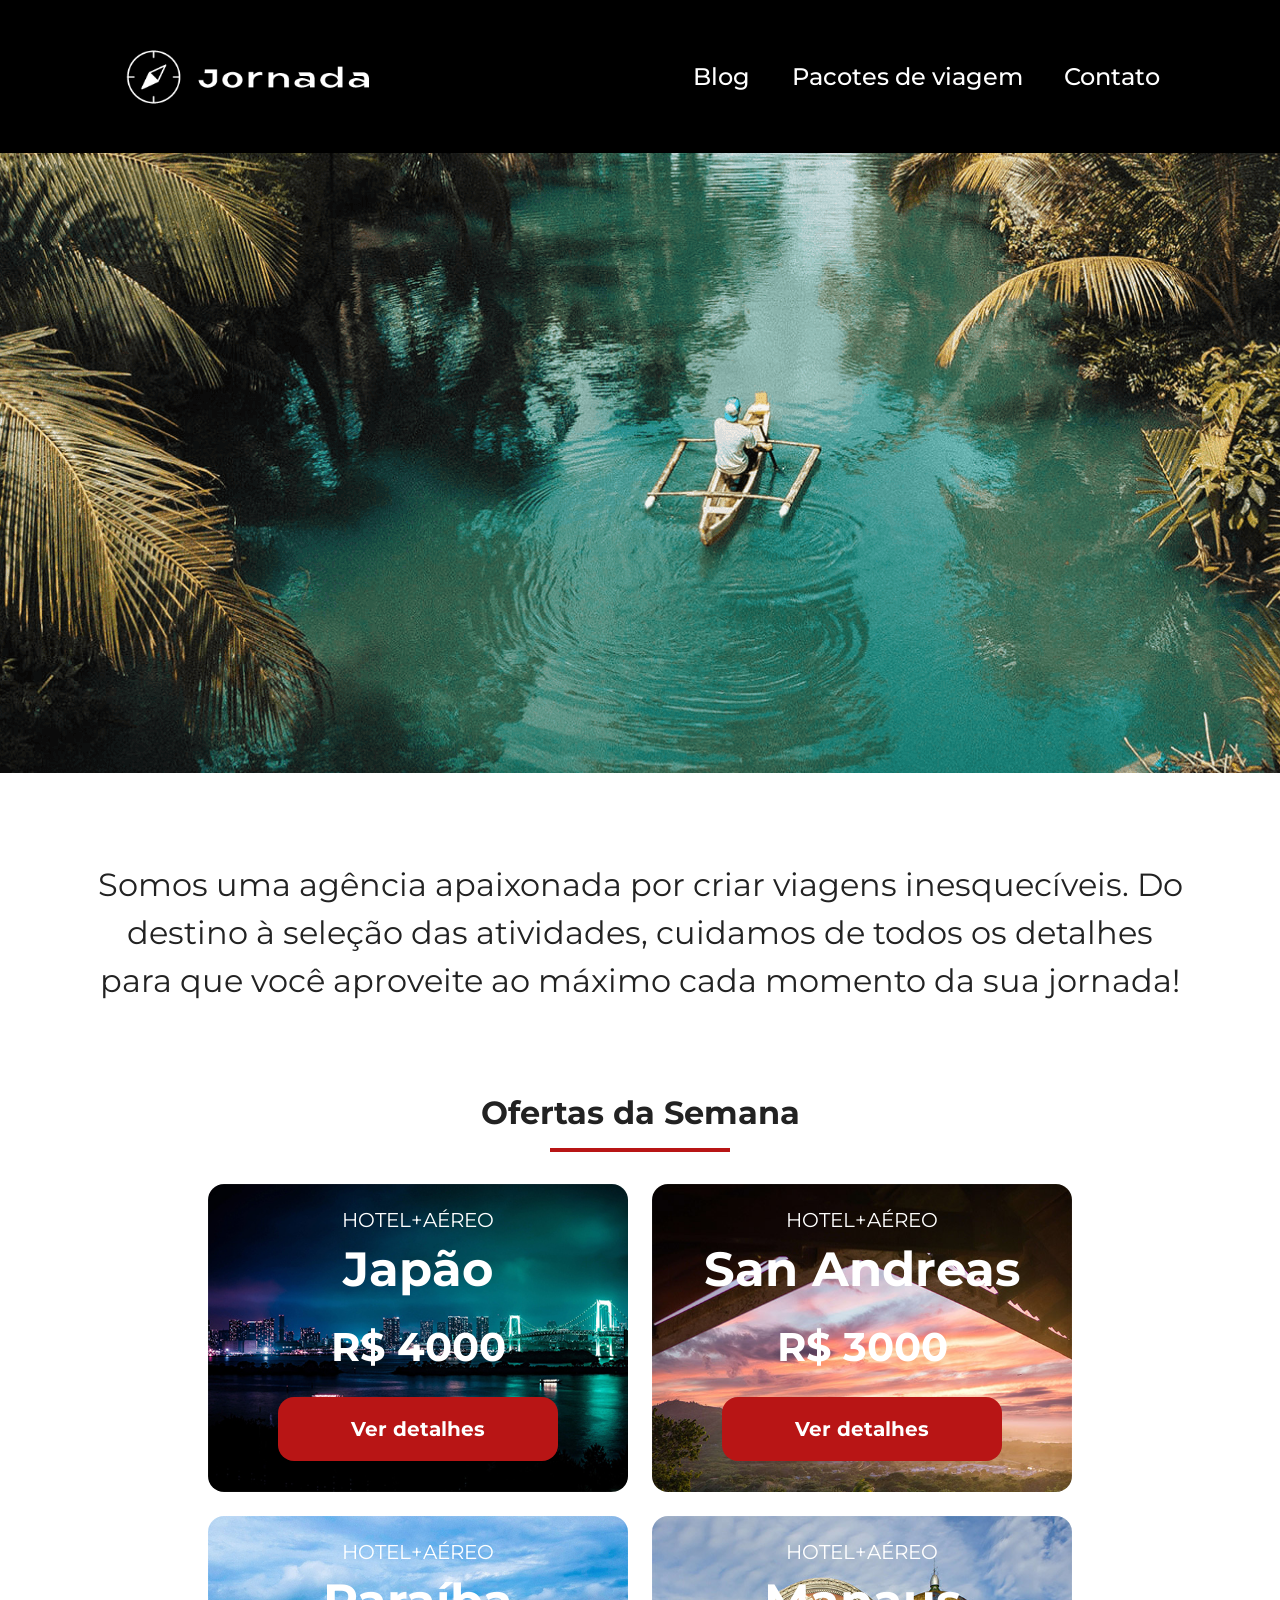
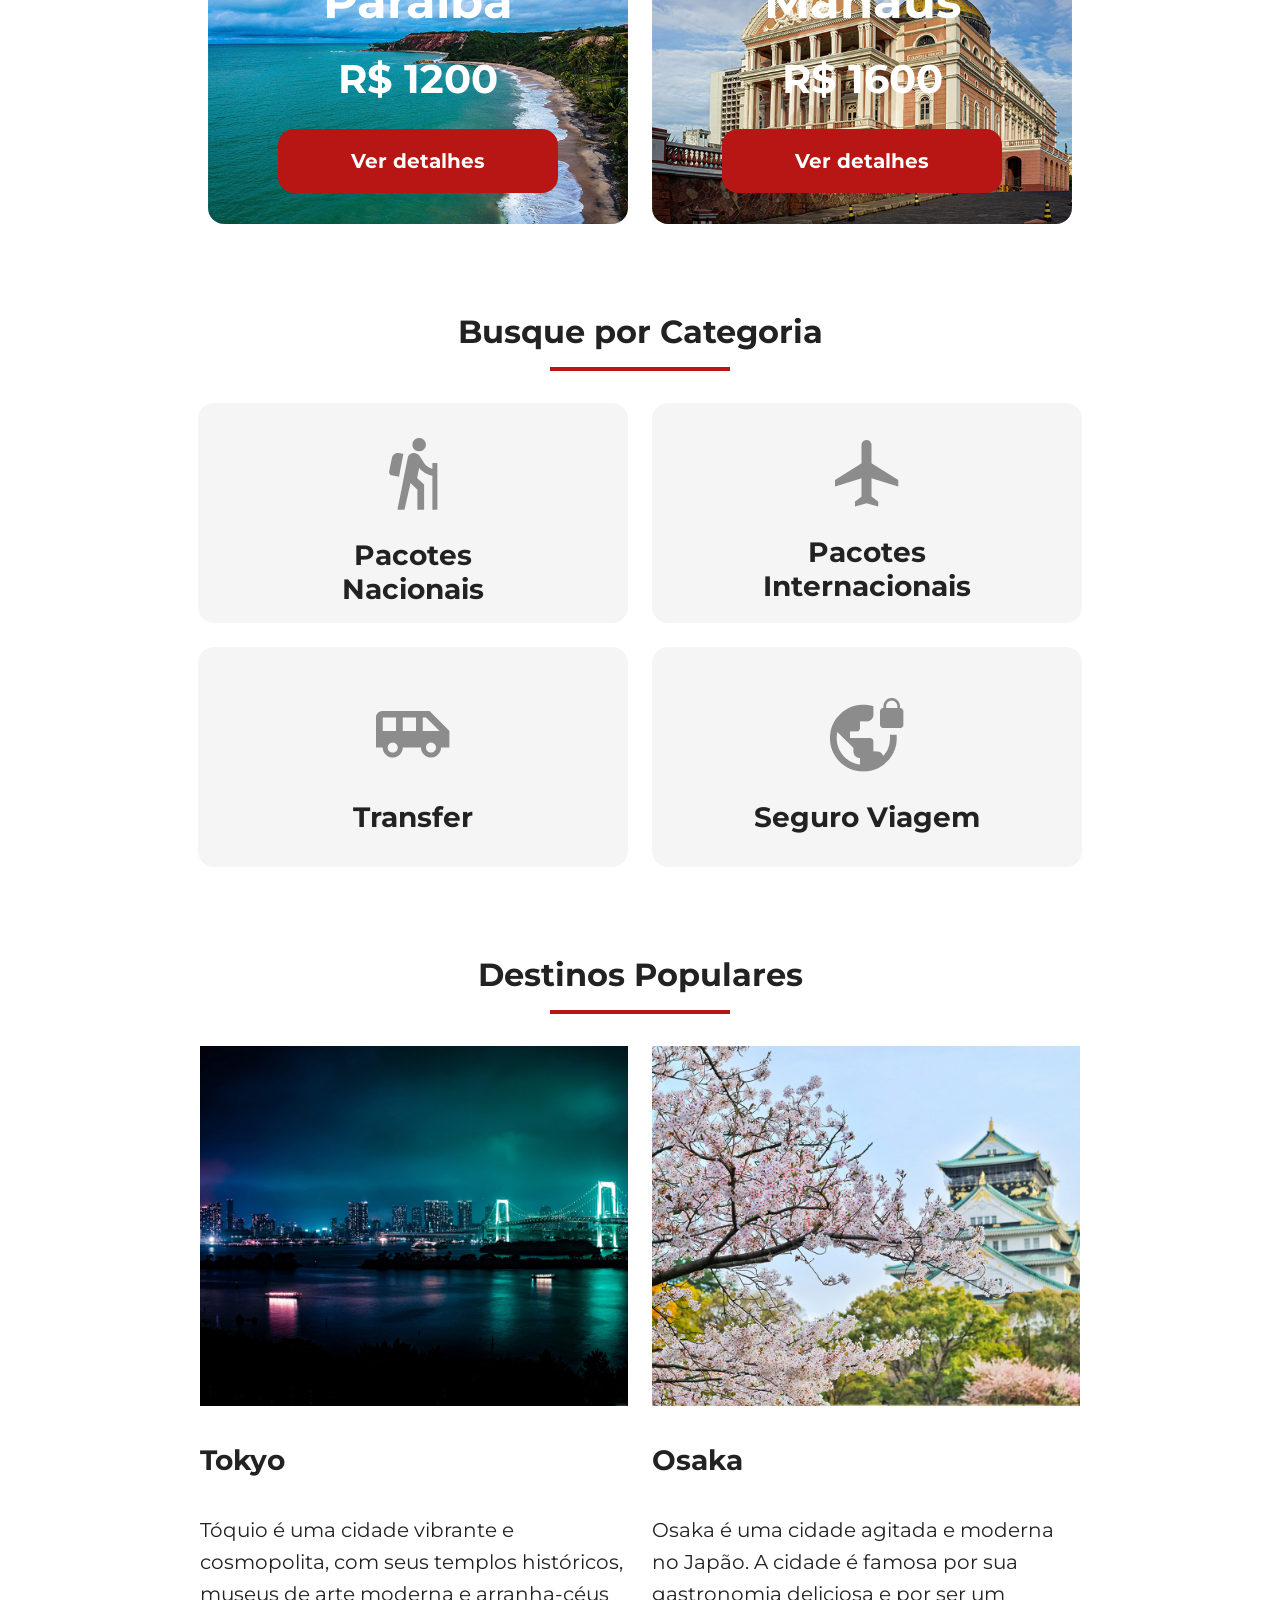
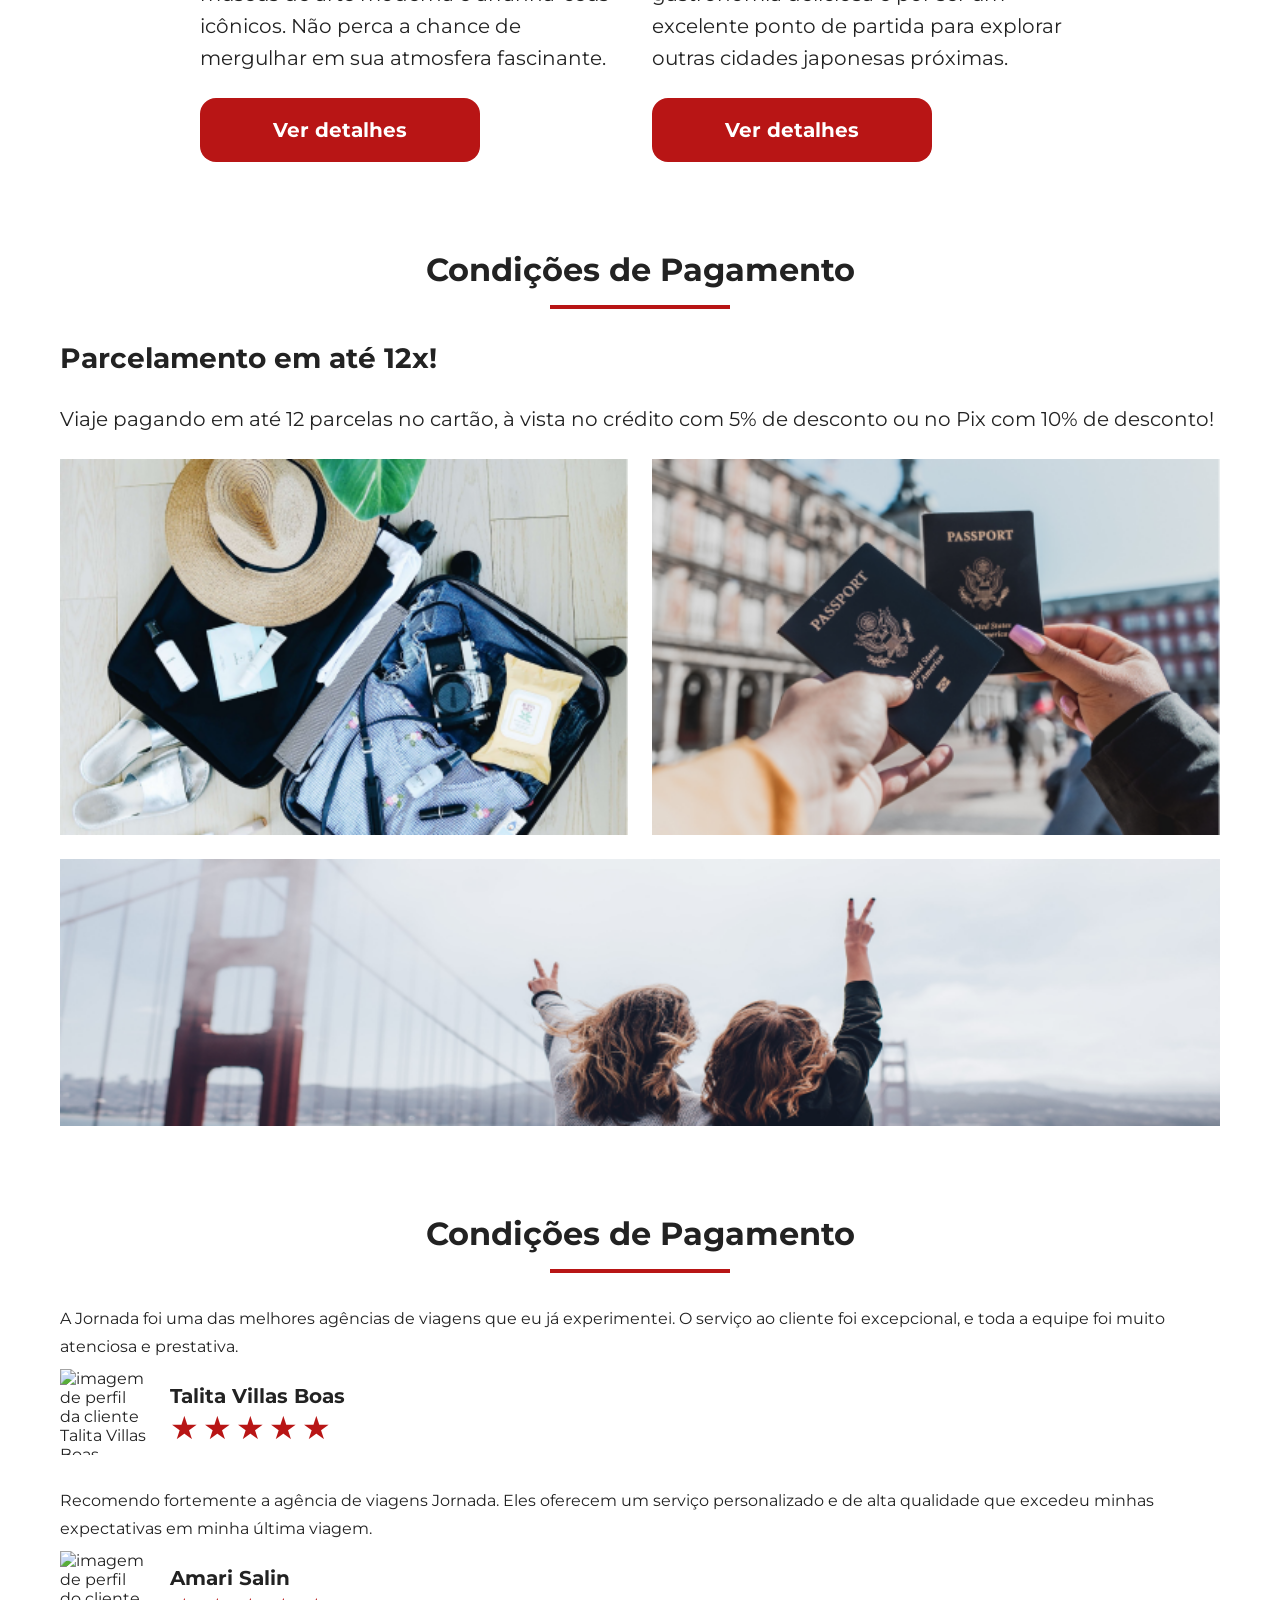
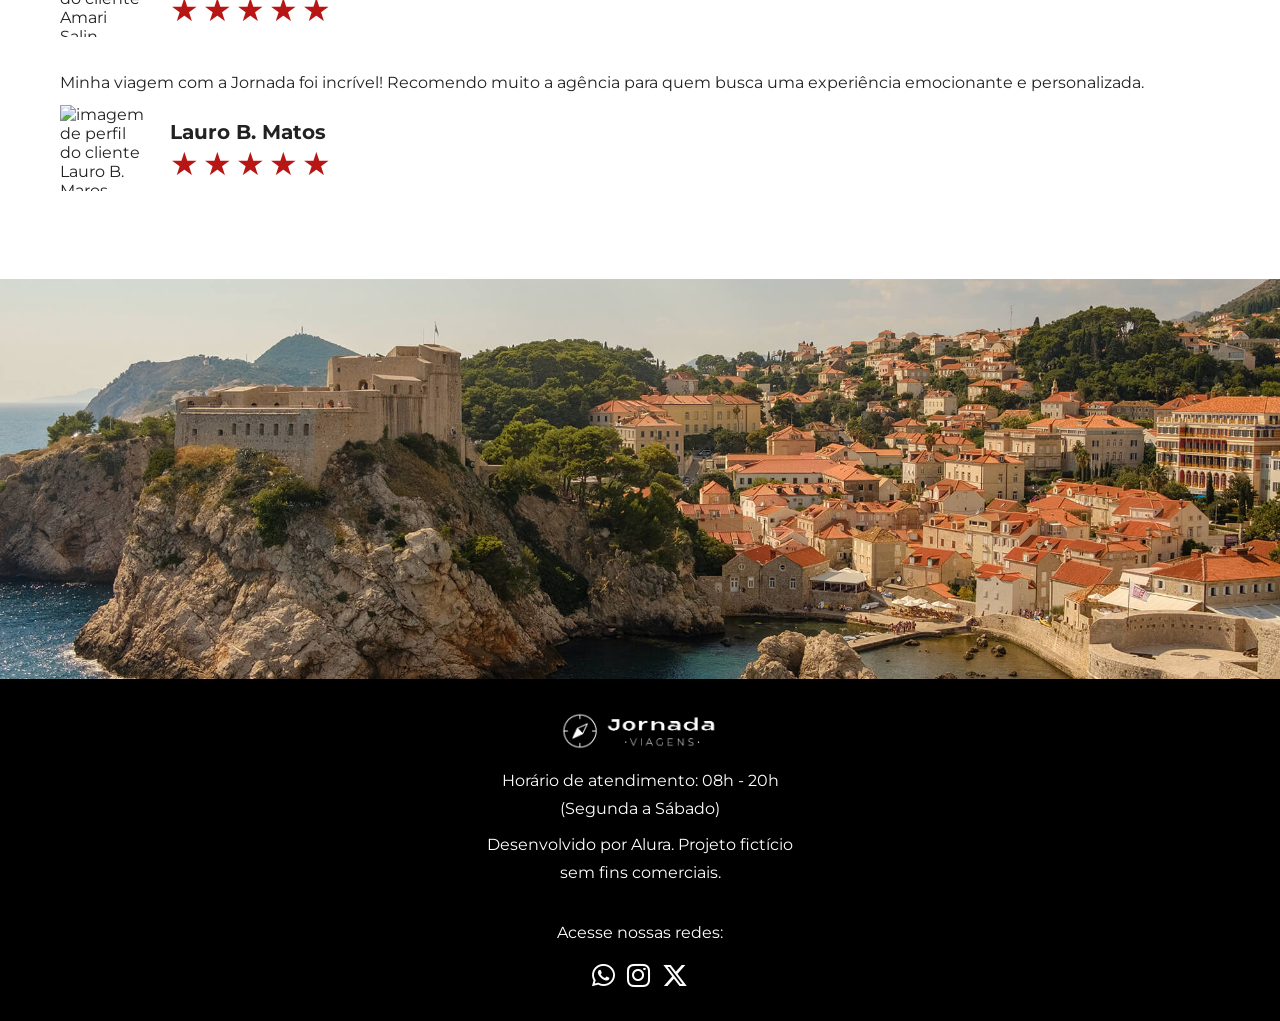
==== index.html @ 296810b9 "Finaliza footer mobile" ====
<!DOCTYPE html>
<html lang="pt-BR">
<head>
    <meta charset="UTF-8">
    <meta name="viewport" content="width=device-width, initial-scale=1.0">
    <link rel="stylesheet" href="css/style.css">
    <link rel="stylesheet" href="https://cdnjs.cloudflare.com/ajax/libs/font-awesome/6.5.0/css/all.min.css">
    <title>Jornada Viagens</title>
</head>
<body>
    <header class="header-principal">
        <a class="logo" href="index.html" title="voltar para a página inicial">
            <img class= "logo-mobile" src="img/bussola-jornada-branca.png" alt="Bússola do logo Jornada Viagens na cor branca">
            <img class= "logo-desktop" src="img/bussola-escrita-jornada-branca.png" alt="Bússola do logo Jornada Viagens na cor branca">
        </a>

        <div class="navigation-menu">
            
            <label for="menu">
                <img src="img/menu.png" alt="Menu">
            </label>
            <input type="checkbox" id="menu" hidden>

            <nav>
                <ul class="list-links">
                    <li>
                        <a href="blog.html" target="_blank" title="Acessar blog">Blog</a>
                    </li>
                    
                    <li>
                        <a href="pacotes.html" target="_blank" title="Acessar Pacotes de viagem">Pacotes de viagem</a>
                    </li>

                    <li>
                        <a href="contato.html" target="_blank" title="Acessar contato">Contato</a>
                    </li>
                </ul>
            </nav>
        </div>


    </header>
    <section class="hero">
        <div class="hero-img"></div>
        <h2>
            Somos uma agência apaixonada por criar viagens inesquecíveis. Do destino à seleção das atividades, cuidamos de todos os detalhes para que você aproveite ao máximo cada momento da sua jornada!
        </h2>
    </section>
    <section class="offers">
        <div class="section-title">
            <h2>Ofertas da Semana</h2>
            <hr>
        </div>
        <div class="offers-cards">
            <article class="card japao">
                <header>
                    <p>HOTEL+AÉREO</p>
                    <h3>Japão <br> <span>R$ 4000</span>
                    </h3>
                </header>
                <section>

                </section>
                <footer>
                    <a href="#" class="button">Ver detalhes</a>
                </footer>
            </article>

            <article class="card san-andreas">
                <header>
                    <p>HOTEL+AÉREO</p>
                    <h3>San Andreas <br> <span>R$ 3000</span></h3>
                </header>
                <section>

                </section>
                <footer>
                    <a href="#" class="button">Ver detalhes</a>
                </footer>
            </article>

            <article class="card paraiba">
                <header>
                    <p>HOTEL+AÉREO</p>
                    <h3>Paraíba <br> <span>R$ 1200</span></h3>
                </header>
                <section>

                </section>
                <footer>
                    <a href="#" class="button">Ver detalhes</a>
                </footer>
            </article>

            <article class="card manaus">
                <header>
                    <p>HOTEL+AÉREO</p>
                    <h3>Manaus <br> <span>R$ 1600</span></h3>
                </header>
                <section>

                </section>
                <footer>
                    <a href="#" class="button">Ver detalhes</a>
                </footer>
            </article>
        </div>
    </section>
    <section class="categories">
        <div class="section-title">
            <h2>Busque por Categoria</h2>
            <hr>
        </div>
        <div class="category-cards">
            <article class="category pacotes-nacionais">
                <a href="#">
                    <img src="./img/pacotes-nacionais.png" alt="icone">
                    <h3 class="content-title">Pacotes <br>Nacionais</h3>
                </a>
            </article>

            <article class="category pacotes-internacionais">
                <a href="#">
                    <img src="./img/pacotes-internacionais.png" alt="icone">
                    <h3 class="content-title">Pacotes <br>Internacionais</h3>
                </a>
            </article>

            <article class="category transfer">
                <a href="#">
                    <img src="./img/transfer.png" alt="icone">
                    <h3 class="content-title">Transfer</h3>
                </a>
            </article>

            <article class="category seguro-viagem">
                <a href="#">
                    <img src="./img/seguro-viagem.png" alt="icone">
                    <h3 class="content-title">Seguro Viagem</h3>
                </a>
            </article>
        </div>
    </section>
    <section class="destinations">
        <div class="section-title">
            <h2>Destinos Populares</h2>
            <hr>
        </div>
        <div class="destinations-itens">
            <article class="item">
                <header>
                    <div class="img-item1"></div>
                    <h4 class="content-title">Tokyo</h4>
                </header>
                <p class="content-text">Tóquio é uma cidade vibrante e cosmopolita, com seus templos históricos, museus de arte moderna e arranha-céus icônicos. Não perca a chance de mergulhar em sua atmosfera fascinante.</p>
                <footer>
                    <a href="#" class="button">Ver detalhes</a>
                </footer>
            </article>

            <article class="item">
                <header>
                    <div class="img-item2"></div>
                    <h4 class="content-title">Osaka</h4>
                </header>
                <p class="content-text">Osaka é uma cidade agitada e moderna no Japão. A cidade é famosa por sua gastronomia deliciosa e por ser um excelente ponto de partida para explorar outras cidades japonesas próximas.</p>
                <footer>
                    <a href="#" class="button">Ver detalhes</a>
                </footer>
            </article>
        </div>
    </section>
    <section class="payments">
        <div class="section-title">
            <h2>Condições de Pagamento</h2>
            <hr>
        </div>
        <div class="all-content">
            <div class="text-content">
                <h3 class="content-title">Parcelamento em até 12x!</h3>
                <p class="content-text">Viaje pagando em até 12 parcelas no cartão, à vista no crédito com 5% de desconto ou no Pix com 10% de desconto! </p>
            </div>
            <div class="image-content">
                <div class="image bag">
                    <picture>
                        <source media="(min-width: 1024px)" srcset="./img/bag-desktop.png">
                        <source media="(min-width: 768px)" srcset="./img/bag-tablet.png">
                        <img src="./img/bag.png" alt="mala">
                    </picture>
                </div>
                <div class="image passport">
                    <picture>
                        <source media="(min-width: 1024px)" srcset="./img/passport-desktop.png">
                        <source media="(min-width: 768px)" srcset="./img/passport-tablet.png">
                        <img src="./img/passport.png" alt="passaportes">
                    </picture>
                </div>
                <div class="image people">
                    <picture>
                        <source media="(min-width: 1024px)" srcset="./img/people-desktop.png">
                        <source media="(min-width: 768px)" srcset="./img/people-tablet.png">
                        <img src="./img/people.png" alt="duas pessoas e uma ponte">
                    </picture>
                </div>
            </div>
        </div>
    </section>
    <section class="testimonials">
        <div class="section-title">
            <h2>Condições de Pagamento</h2>
            <hr>
        </div>
        <div class="testimonials-container">
            <article>
                <header>
                    <p>A Jornada foi uma das melhores agências de viagens que eu já experimentei. O serviço ao cliente foi excepcional, e toda a equipe foi muito atenciosa e prestativa.</p>
                </header>
                <footer>
                    <img src="/jornada-viagens/img/avatar-talita.png" alt="imagem de perfil da cliente Talita Villas Boas">
                    <div class="profile-content">
                        <h4>Talita Villas Boas</h4>
                        <div class="rating">
                            <span class="star">★</span>
                            <span class="star">★</span>
                            <span class="star">★</span>
                            <span class="star">★</span>
                            <span class="star">★</span>
                        </div>
                    </div>
                </footer>
            </article>
            <article>
                <header>
                    <p>Recomendo fortemente a agência de viagens Jornada. Eles oferecem um serviço personalizado e de alta qualidade que excedeu minhas expectativas em minha última viagem.</p>
                </header>
                <footer>
                    <img src="/jornada-viagens/img/avatar-amari.png" alt="imagem de perfil do cliente Amari Salin">
                    <div class="profile-content">
                        <h4>Amari Salin</h4>
                        <div class="rating">
                            <span class="star">★</span>
                            <span class="star">★</span>
                            <span class="star">★</span>
                            <span class="star">★</span>
                            <span class="star">★</span>
                        </div>
                    </div>
                </footer>
            </article>
            <article>
                <header>
                    <p>Minha viagem com a Jornada foi incrível! Recomendo muito a agência para quem busca uma experiência emocionante e personalizada.</p>
                </header>
                <footer>
                    <img src="/jornada-viagens/img/avatar-lauro.png" alt="imagem de perfil do cliente Lauro B. Maros">
                    <div class="profile-content">
                        <h4>Lauro B. Matos</h4>
                        <div class="rating">
                            <span class="star">★</span>
                            <span class="star">★</span>
                            <span class="star">★</span>
                            <span class="star">★</span>
                            <span class="star">★</span>
                        </div>
                    </div>
                </footer>
            </article>
        </div>
    </section>
    <section class="hero-bass">
        <div class="hero-bass-img"></div>
    </section>
    <footer class="footer">
        <div class="informations">
            <img src="./img/logo-footer-mobile.png" alt="logotipo">
            <p>Horário de atendimento: 08h - 20h</p>
            <p>(Segunda a Sábado)</p>
            <p class="span">Desenvolvido por Alura. Projeto fictício <br> sem fins comerciais.</p>
        </div>
        <div class="midias">
            <p>Acesse nossas redes:</p>
            <div class="icons">
                <a href="https://wa.me/5534988541773" target="_blank">
                    <i class="fab fa-whatsapp"></i>
                </a>
                <a href="https://www.instagram.com/nicolas.n9/" target="_blank">
                    <i class="fab fa-instagram"></i>
                </a>
                <a href="#">
                    <i class="fab fa-x-twitter"></i>
                </a>
            </div>
        </div>
    </footer>
</body>
</html>
---- css/style.css ----
@import url(global.css);
@import url(header.css);
@import url(hero.css);
@import url(offers.css);
@import url(categories.css); 
@import url(destinations.css);
@import url(payments.css);
@import url(testimonial.css);
@import url(hero-bass.css);
@import url(footer.css);
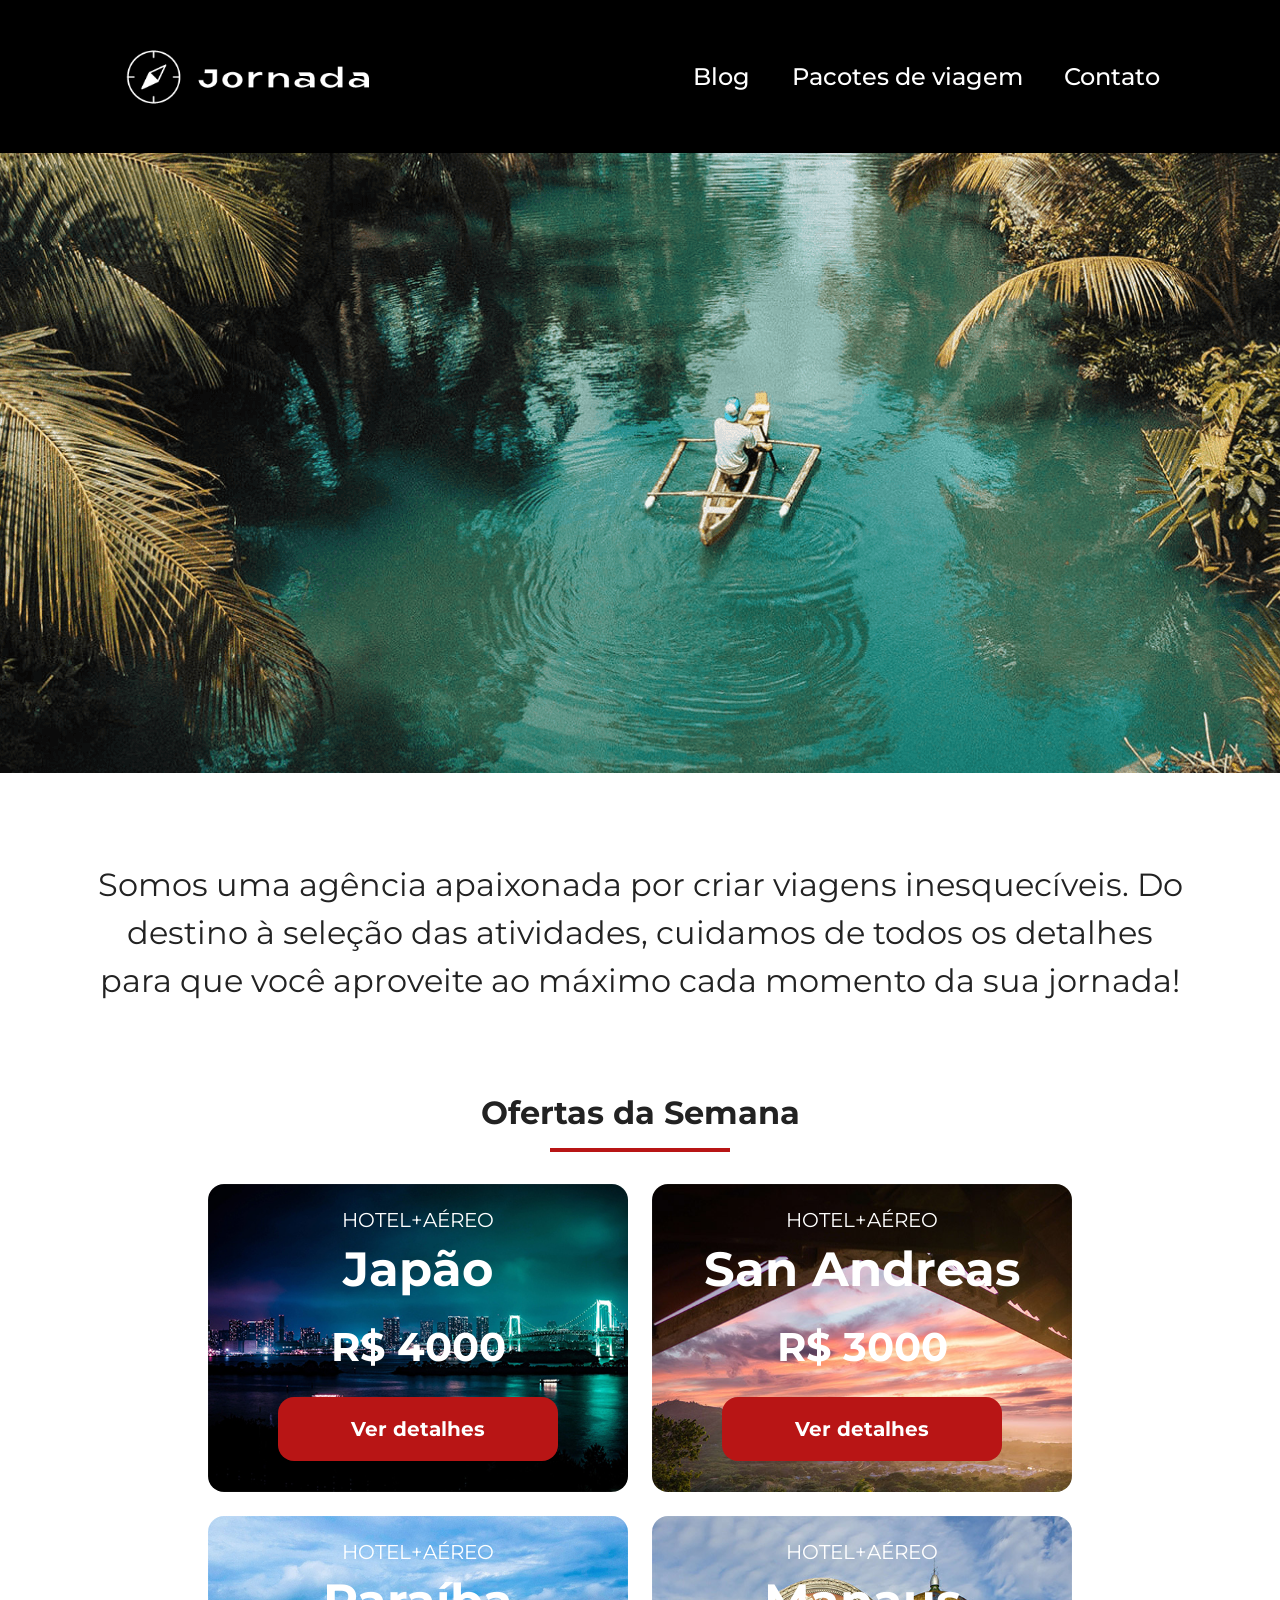
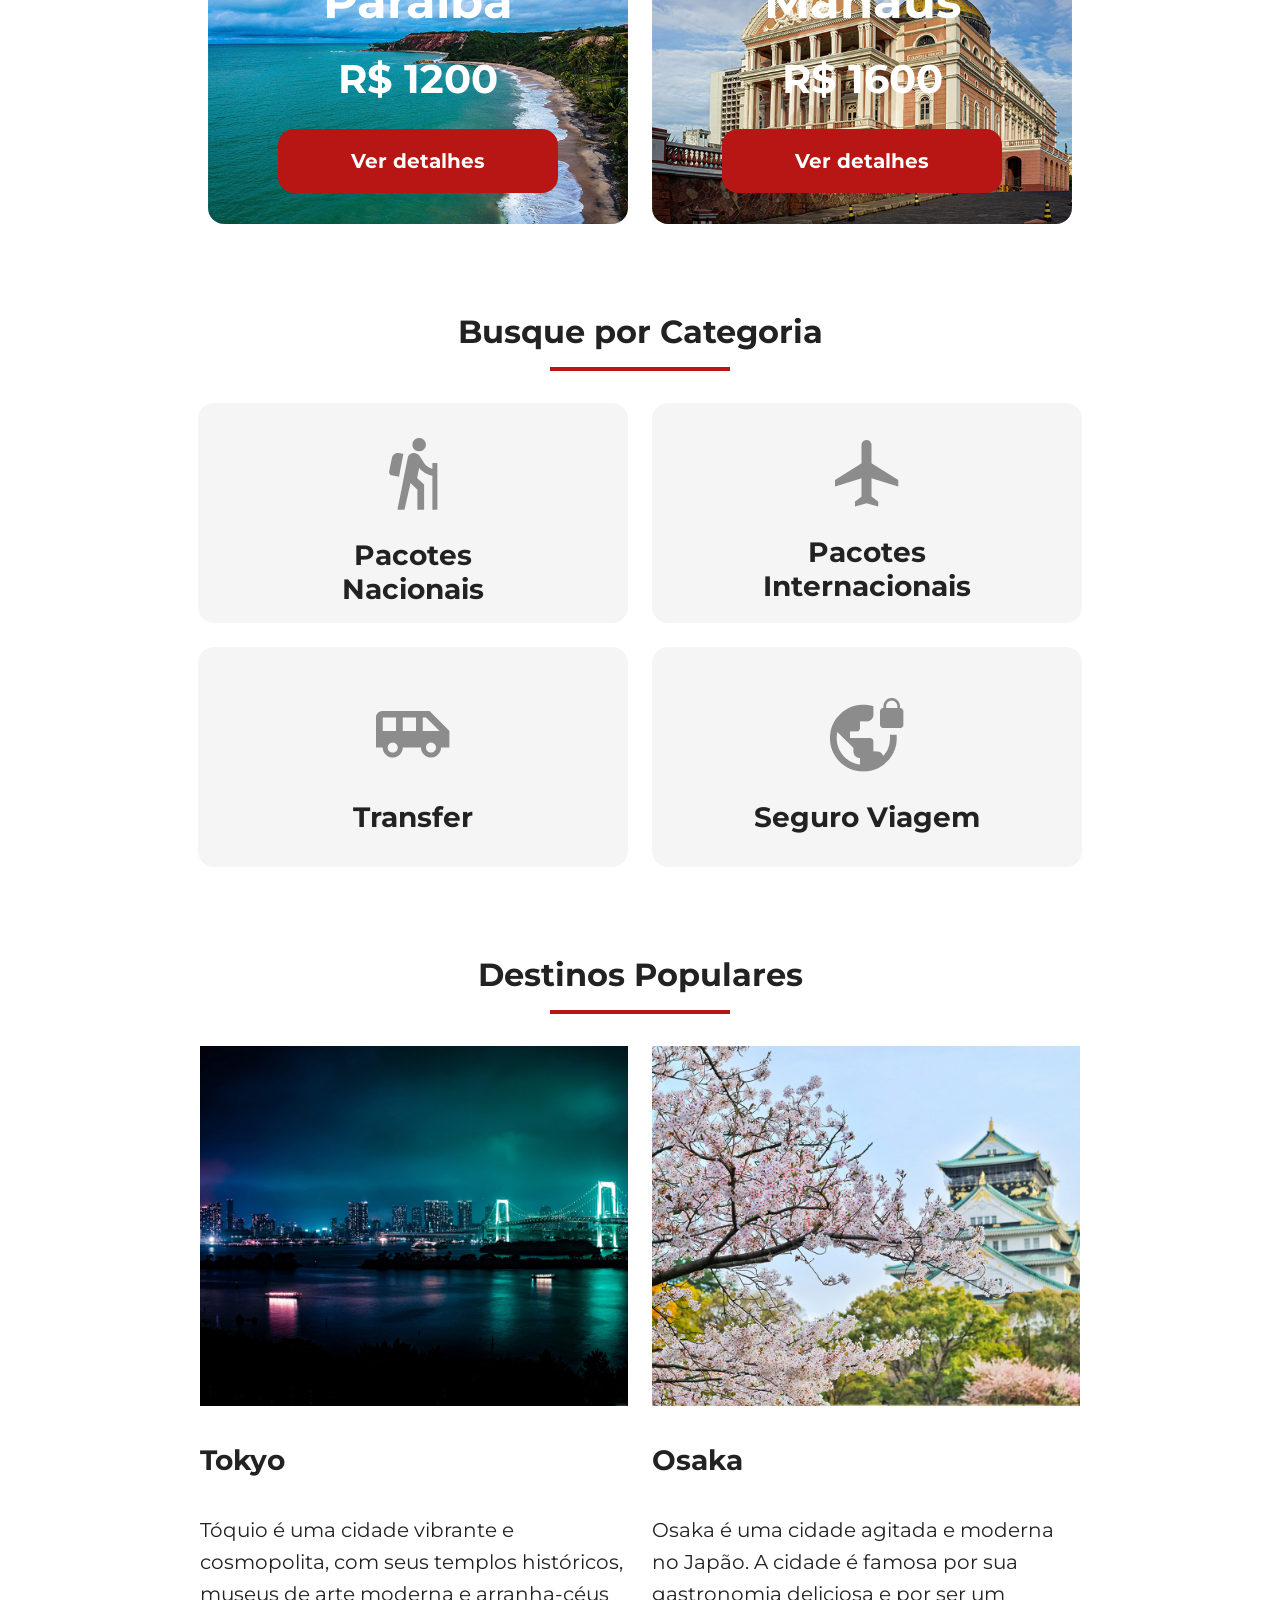
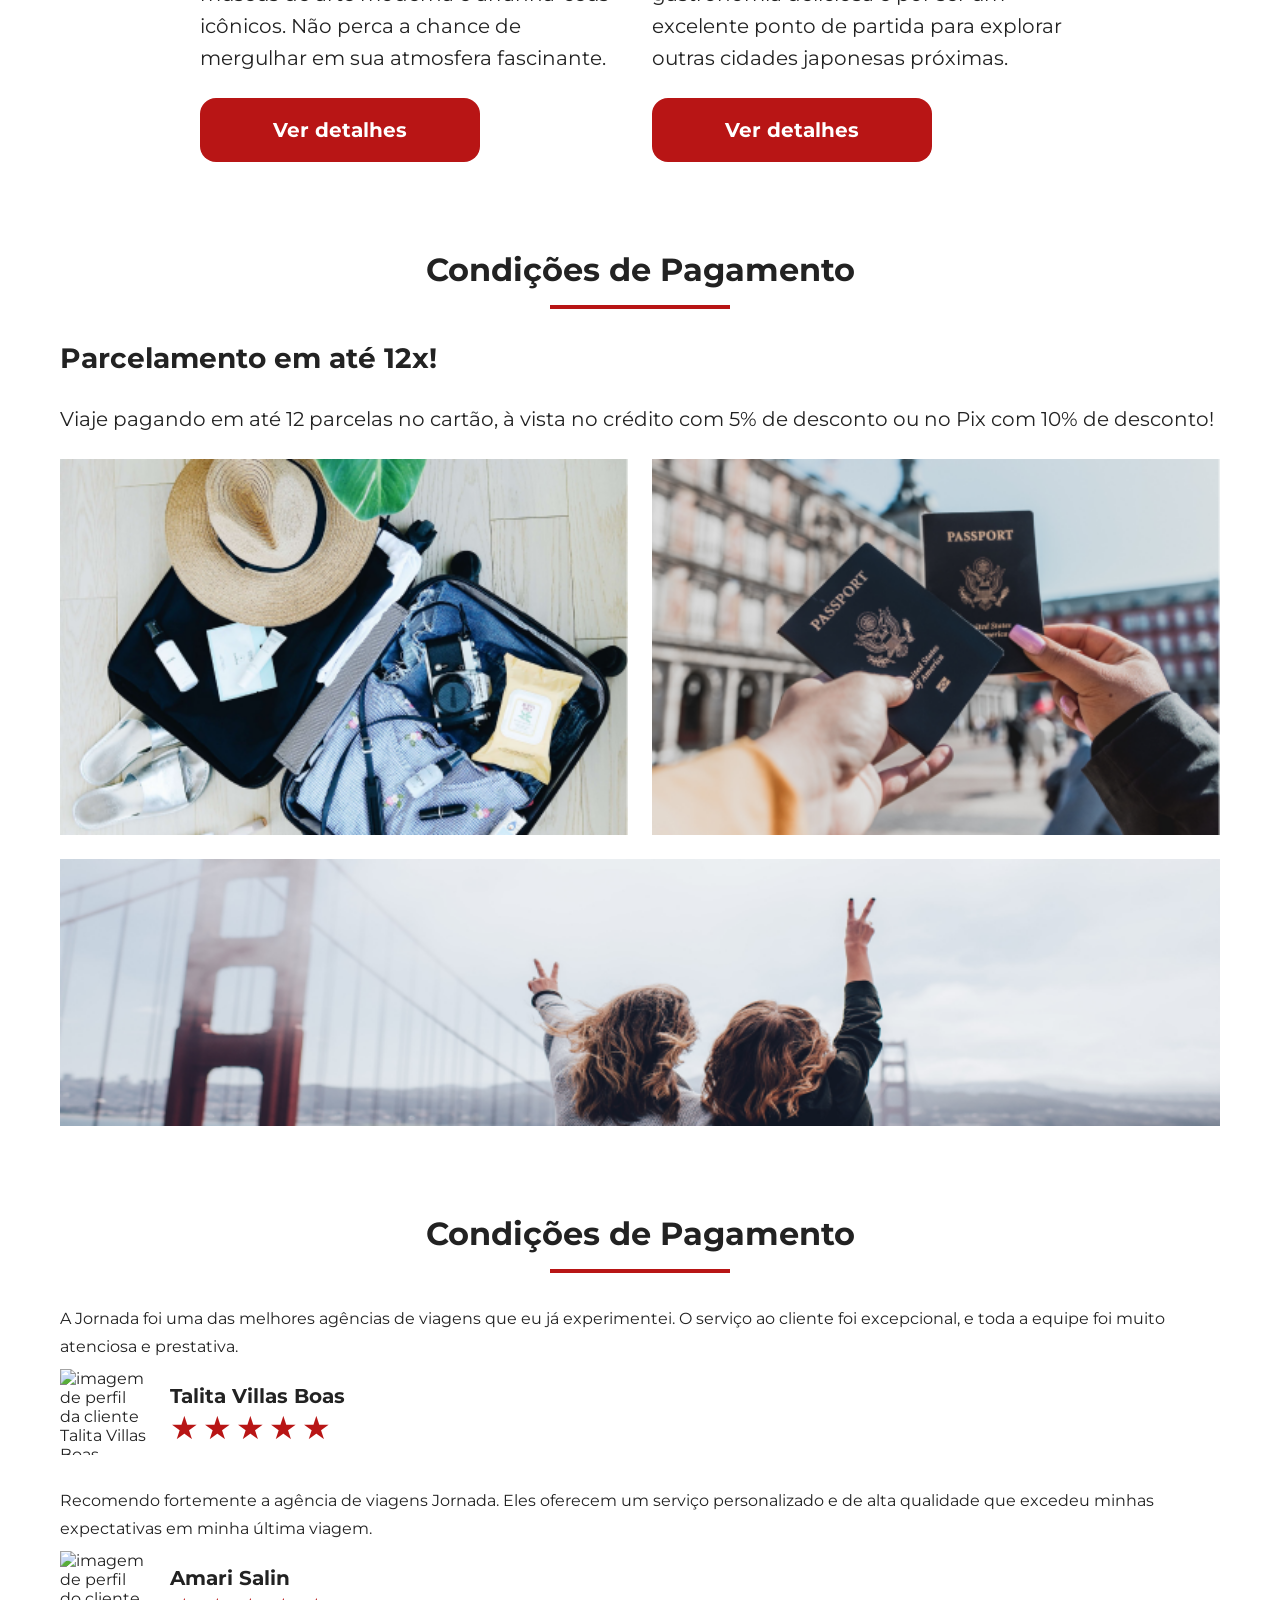
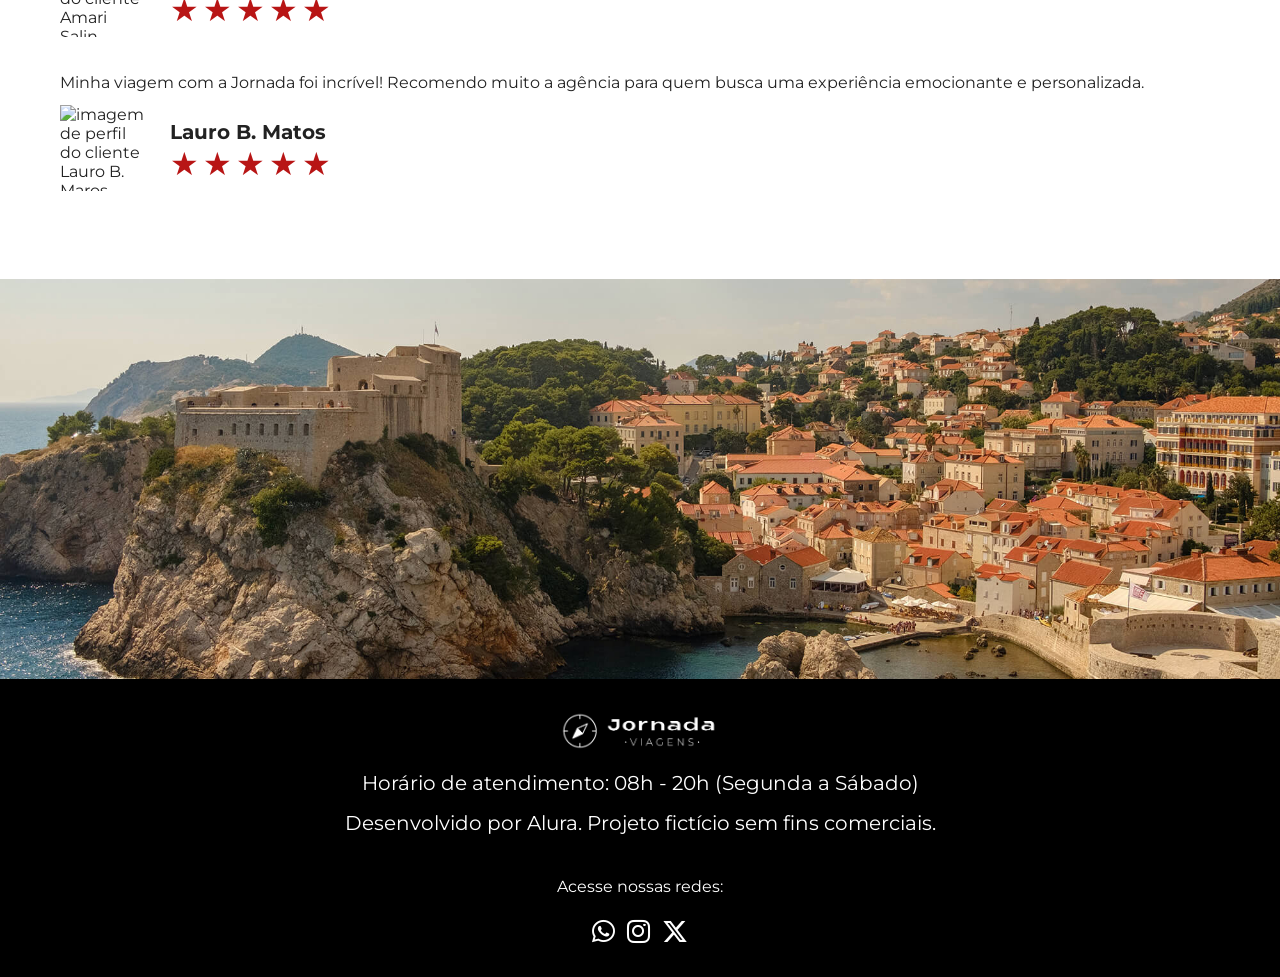
==== commit 616d6d2c: "Finaliza resposividade do footer completo" ====
--- a/index.html
+++ b/index.html
@@ -273,9 +273,9 @@
     <footer class="footer">
         <div class="informations">
             <img src="./img/logo-footer-mobile.png" alt="logotipo">
-            <p>Horário de atendimento: 08h - 20h</p>
-            <p>(Segunda a Sábado)</p>
-            <p class="span">Desenvolvido por Alura. Projeto fictício <br> sem fins comerciais.</p>
+            <p>Horário de atendimento: 08h - 20h
+            (Segunda a Sábado)</p>
+            <p class="span">Desenvolvido por Alura. Projeto fictício sem fins comerciais.</p>
         </div>
         <div class="midias">
             <p>Acesse nossas redes:</p>
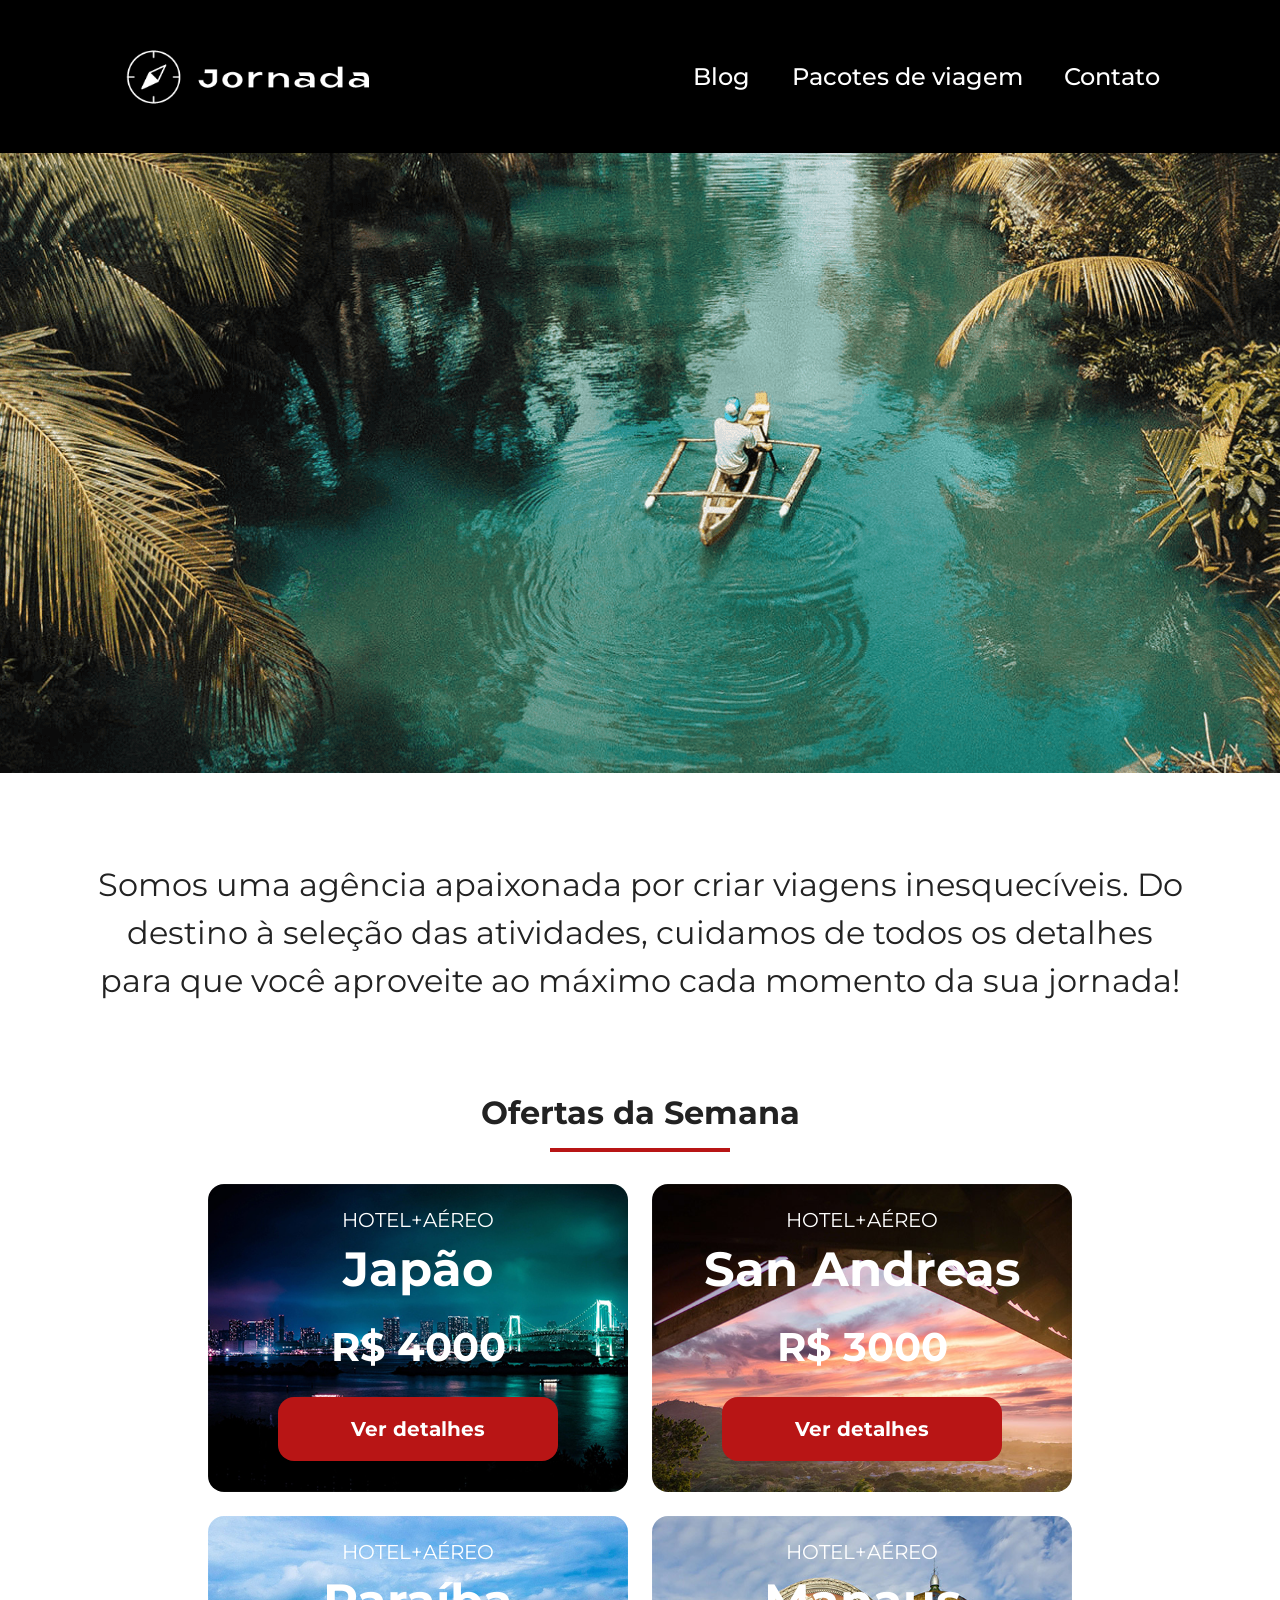
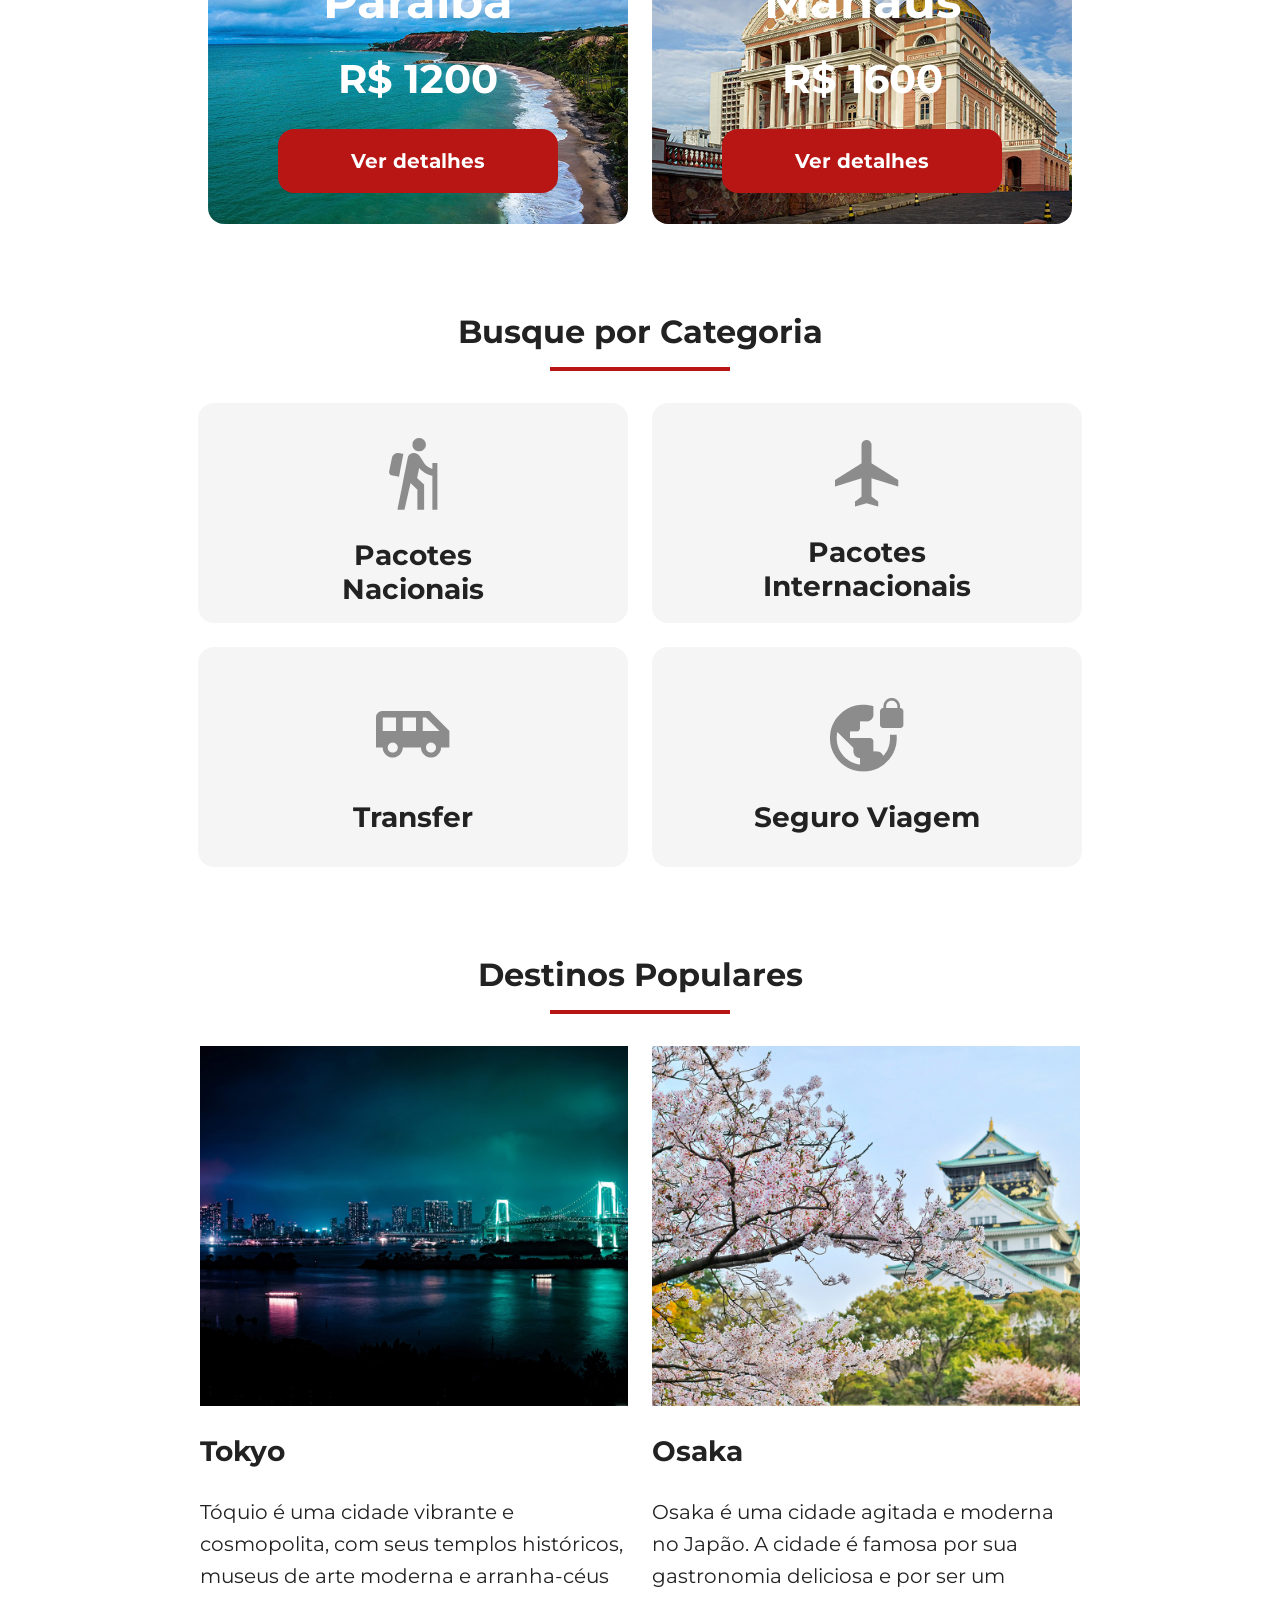
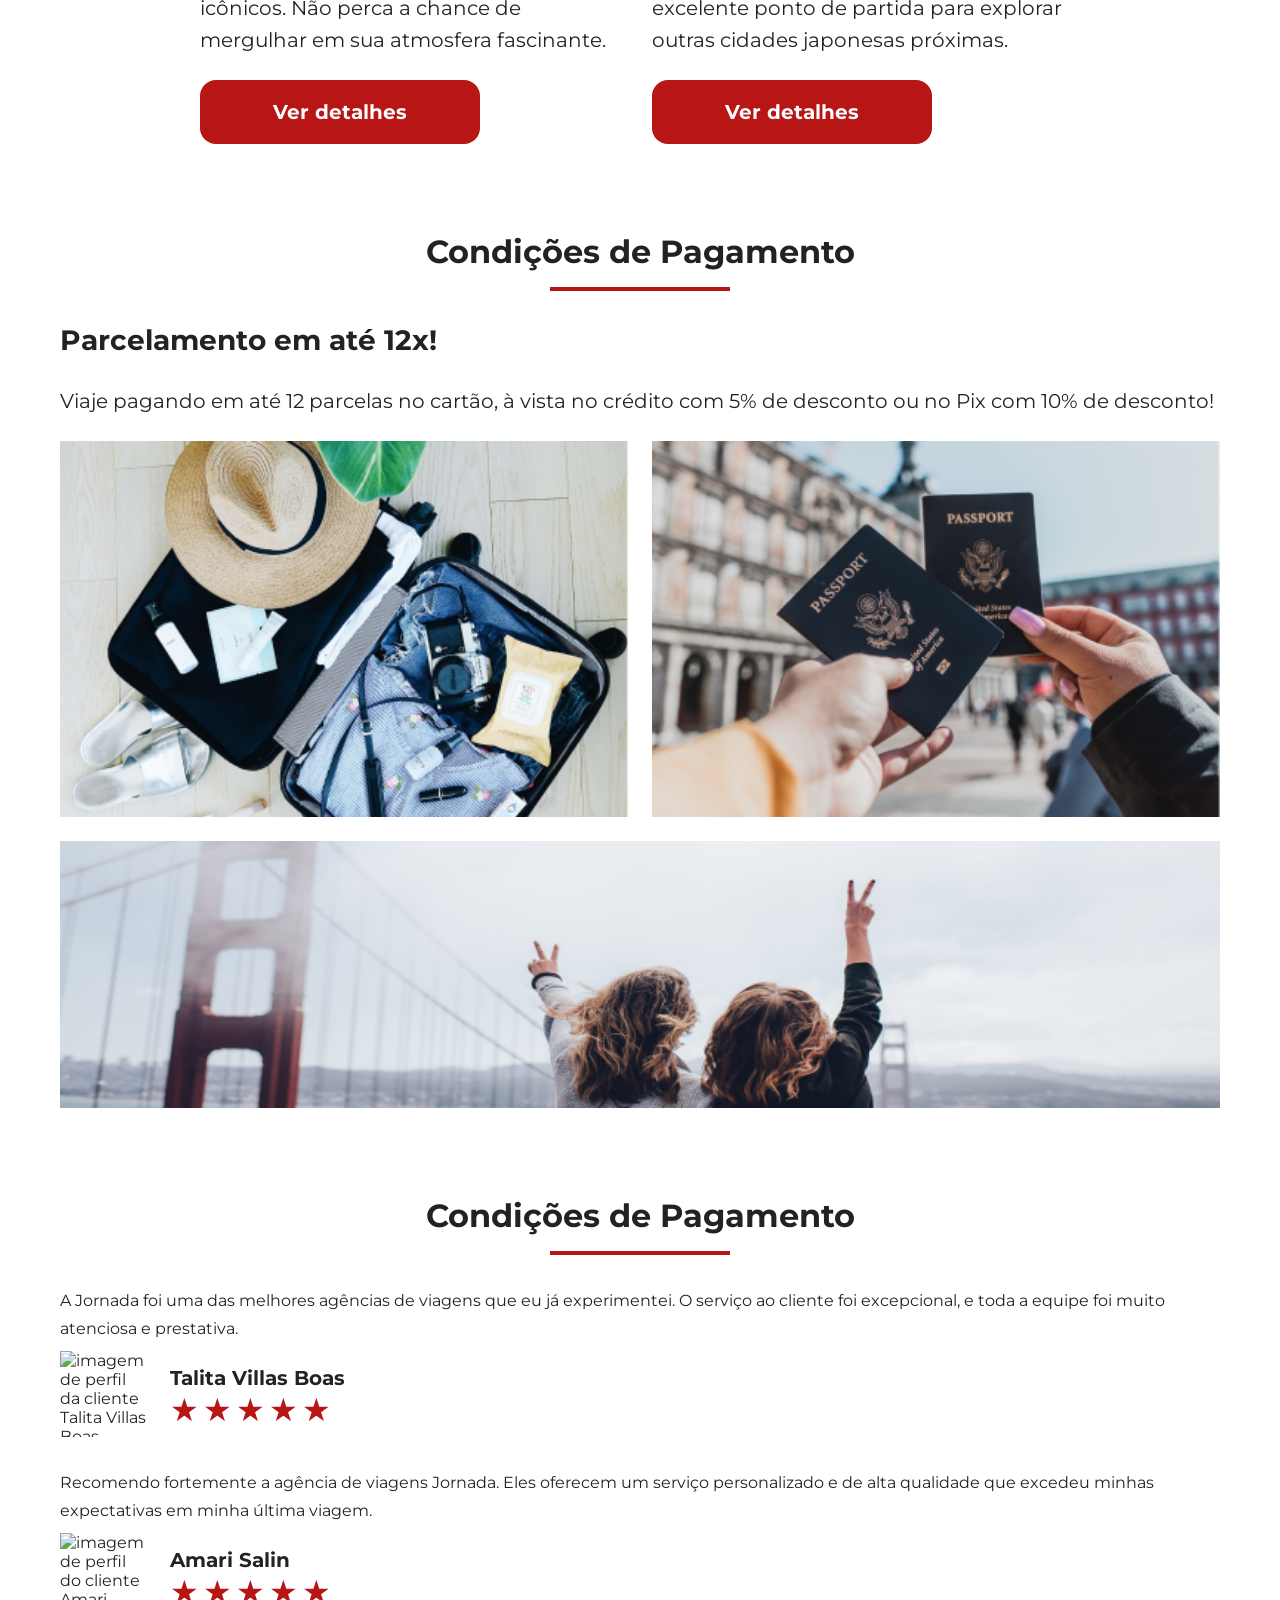
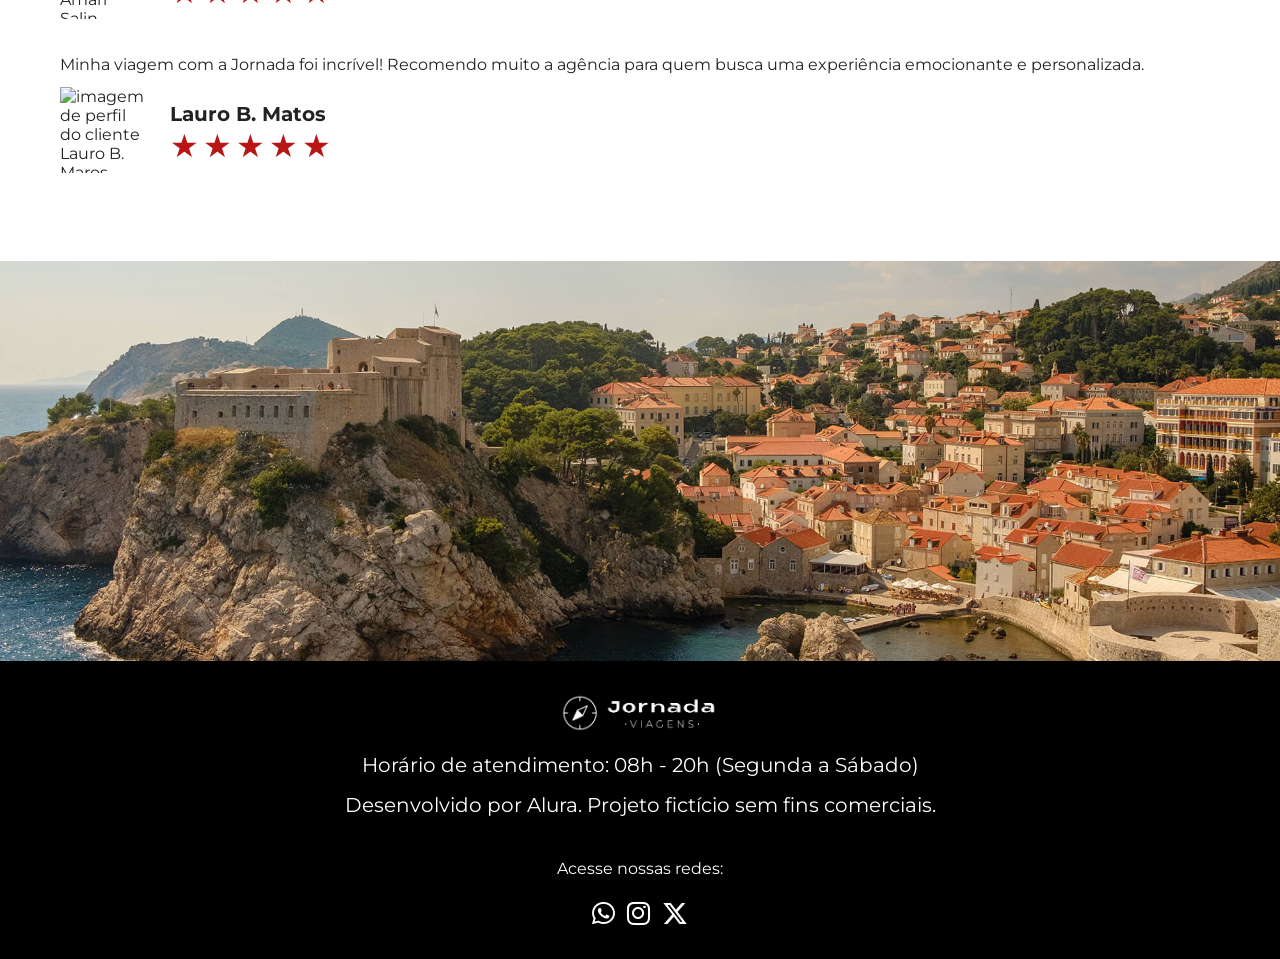
==== commit ffe8301f: "Adiciona melhorias de acessibilidade" ====
--- a/index.html
+++ b/index.html
@@ -8,7 +8,7 @@
     <title>Jornada Viagens</title>
 </head>
 <body>
-    <header class="header-principal">
+    <header class="header-principal"> <!-- TOPO/MENU -->
         <a class="logo" href="index.html" title="voltar para a página inicial">
             <img class= "logo-mobile" src="img/bussola-jornada-branca.png" alt="Bússola do logo Jornada Viagens na cor branca">
             <img class= "logo-desktop" src="img/bussola-escrita-jornada-branca.png" alt="Bússola do logo Jornada Viagens na cor branca">
@@ -40,237 +40,239 @@
 
 
     </header>
-    <section class="hero">
-        <div class="hero-img"></div>
-        <h2>
-            Somos uma agência apaixonada por criar viagens inesquecíveis. Do destino à seleção das atividades, cuidamos de todos os detalhes para que você aproveite ao máximo cada momento da sua jornada!
-        </h2>
-    </section>
-    <section class="offers">
-        <div class="section-title">
-            <h2>Ofertas da Semana</h2>
-            <hr>
-        </div>
-        <div class="offers-cards">
-            <article class="card japao">
-                <header>
-                    <p>HOTEL+AÉREO</p>
-                    <h3>Japão <br> <span>R$ 4000</span>
-                    </h3>
-                </header>
-                <section>
-
-                </section>
-                <footer>
-                    <a href="#" class="button">Ver detalhes</a>
-                </footer>
-            </article>
-
-            <article class="card san-andreas">
-                <header>
-                    <p>HOTEL+AÉREO</p>
-                    <h3>San Andreas <br> <span>R$ 3000</span></h3>
-                </header>
-                <section>
-
-                </section>
-                <footer>
-                    <a href="#" class="button">Ver detalhes</a>
-                </footer>
-            </article>
-
-            <article class="card paraiba">
-                <header>
-                    <p>HOTEL+AÉREO</p>
-                    <h3>Paraíba <br> <span>R$ 1200</span></h3>
-                </header>
-                <section>
-
-                </section>
-                <footer>
-                    <a href="#" class="button">Ver detalhes</a>
-                </footer>
-            </article>
-
-            <article class="card manaus">
-                <header>
-                    <p>HOTEL+AÉREO</p>
-                    <h3>Manaus <br> <span>R$ 1600</span></h3>
-                </header>
-                <section>
-
-                </section>
-                <footer>
-                    <a href="#" class="button">Ver detalhes</a>
-                </footer>
-            </article>
-        </div>
-    </section>
-    <section class="categories">
-        <div class="section-title">
-            <h2>Busque por Categoria</h2>
-            <hr>
-        </div>
-        <div class="category-cards">
-            <article class="category pacotes-nacionais">
-                <a href="#">
-                    <img src="./img/pacotes-nacionais.png" alt="icone">
-                    <h3 class="content-title">Pacotes <br>Nacionais</h3>
-                </a>
-            </article>
-
-            <article class="category pacotes-internacionais">
-                <a href="#">
-                    <img src="./img/pacotes-internacionais.png" alt="icone">
-                    <h3 class="content-title">Pacotes <br>Internacionais</h3>
-                </a>
-            </article>
-
-            <article class="category transfer">
-                <a href="#">
-                    <img src="./img/transfer.png" alt="icone">
-                    <h3 class="content-title">Transfer</h3>
-                </a>
-            </article>
-
-            <article class="category seguro-viagem">
-                <a href="#">
-                    <img src="./img/seguro-viagem.png" alt="icone">
-                    <h3 class="content-title">Seguro Viagem</h3>
-                </a>
-            </article>
-        </div>
-    </section>
-    <section class="destinations">
-        <div class="section-title">
-            <h2>Destinos Populares</h2>
-            <hr>
-        </div>
-        <div class="destinations-itens">
-            <article class="item">
-                <header>
-                    <div class="img-item1"></div>
-                    <h4 class="content-title">Tokyo</h4>
-                </header>
-                <p class="content-text">Tóquio é uma cidade vibrante e cosmopolita, com seus templos históricos, museus de arte moderna e arranha-céus icônicos. Não perca a chance de mergulhar em sua atmosfera fascinante.</p>
-                <footer>
-                    <a href="#" class="button">Ver detalhes</a>
-                </footer>
-            </article>
-
-            <article class="item">
-                <header>
-                    <div class="img-item2"></div>
-                    <h4 class="content-title">Osaka</h4>
-                </header>
-                <p class="content-text">Osaka é uma cidade agitada e moderna no Japão. A cidade é famosa por sua gastronomia deliciosa e por ser um excelente ponto de partida para explorar outras cidades japonesas próximas.</p>
-                <footer>
-                    <a href="#" class="button">Ver detalhes</a>
-                </footer>
-            </article>
-        </div>
-    </section>
-    <section class="payments">
-        <div class="section-title">
-            <h2>Condições de Pagamento</h2>
-            <hr>
-        </div>
-        <div class="all-content">
-            <div class="text-content">
-                <h3 class="content-title">Parcelamento em até 12x!</h3>
-                <p class="content-text">Viaje pagando em até 12 parcelas no cartão, à vista no crédito com 5% de desconto ou no Pix com 10% de desconto! </p>
-            </div>
-            <div class="image-content">
-                <div class="image bag">
-                    <picture>
-                        <source media="(min-width: 1024px)" srcset="./img/bag-desktop.png">
-                        <source media="(min-width: 768px)" srcset="./img/bag-tablet.png">
-                        <img src="./img/bag.png" alt="mala">
-                    </picture>
+    <main> <!-- CONTEÚDO -->
+        <section class="hero">
+            <div class="hero-img"></div>
+            <h2>
+                Somos uma agência apaixonada por criar viagens inesquecíveis. Do destino à seleção das atividades, cuidamos de todos os detalhes para que você aproveite ao máximo cada momento da sua jornada!
+            </h2>
+        </section>
+        <section class="offers">
+            <div class="section-title">
+                <h2>Ofertas da Semana</h2>
+                <hr>
+            </div>
+            <div class="offers-cards">
+                <article class="card japao">
+                    <header>
+                        <p>HOTEL+AÉREO</p>
+                        <h3>Japão <br> <span>R$ 4000</span>
+                        </h3>
+                    </header>
+                    <section>
+
+                    </section>
+                    <footer>
+                        <a href="#" class="button">Ver detalhes</a>
+                    </footer>
+                </article>
+
+                <article class="card san-andreas">
+                    <header>
+                        <p>HOTEL+AÉREO</p>
+                        <h3>San Andreas <br> <span>R$ 3000</span></h3>
+                    </header>
+                    <section>
+
+                    </section>
+                    <footer>
+                        <a href="#" class="button">Ver detalhes</a>
+                    </footer>
+                </article>
+
+                <article class="card paraiba">
+                    <header>
+                        <p>HOTEL+AÉREO</p>
+                        <h3>Paraíba <br> <span>R$ 1200</span></h3>
+                    </header>
+                    <section>
+
+                    </section>
+                    <footer>
+                        <a href="#" class="button">Ver detalhes</a>
+                    </footer>
+                </article>
+
+                <article class="card manaus">
+                    <header>
+                        <p>HOTEL+AÉREO</p>
+                        <h3>Manaus <br> <span>R$ 1600</span></h3>
+                    </header>
+                    <section>
+
+                    </section>
+                    <footer>
+                        <a href="#" class="button">Ver detalhes</a>
+                    </footer>
+                </article>
+            </div>
+        </section>
+        <section class="categories">
+            <div class="section-title">
+                <h2>Busque por Categoria</h2>
+                <hr>
+            </div>
+            <div class="category-cards">
+                <article class="category pacotes-nacionais">
+                    <a href="#">
+                        <img src="./img/pacotes-nacionais.png" alt="icone">
+                        <h3 class="content-title">Pacotes <br>Nacionais</h3>
+                    </a>
+                </article>
+
+                <article class="category pacotes-internacionais">
+                    <a href="#">
+                        <img src="./img/pacotes-internacionais.png" alt="icone">
+                        <h3 class="content-title">Pacotes <br>Internacionais</h3>
+                    </a>
+                </article>
+
+                <article class="category transfer">
+                    <a href="#">
+                        <img src="./img/transfer.png" alt="icone">
+                        <h3 class="content-title">Transfer</h3>
+                    </a>
+                </article>
+
+                <article class="category seguro-viagem">
+                    <a href="#">
+                        <img src="./img/seguro-viagem.png" alt="icone">
+                        <h3 class="content-title">Seguro Viagem</h3>
+                    </a>
+                </article>
+            </div>
+        </section>
+        <section class="destinations">
+            <div class="section-title">
+                <h2>Destinos Populares</h2>
+                <hr>
+            </div>
+            <div class="destinations-itens">
+                <article class="item">
+                    <header>
+                        <div class="img-item1"></div>
+                        <h3 class="content-title">Tokyo</h3>
+                    </header>
+                    <p class="content-text">Tóquio é uma cidade vibrante e cosmopolita, com seus templos históricos, museus de arte moderna e arranha-céus icônicos. Não perca a chance de mergulhar em sua atmosfera fascinante.</p>
+                    <footer>
+                        <a href="#" class="button">Ver detalhes</a>
+                    </footer>
+                </article>
+
+                <article class="item">
+                    <header>
+                        <div class="img-item2"></div>
+                        <h3 class="content-title">Osaka</h3>
+                    </header>
+                    <p class="content-text">Osaka é uma cidade agitada e moderna no Japão. A cidade é famosa por sua gastronomia deliciosa e por ser um excelente ponto de partida para explorar outras cidades japonesas próximas.</p>
+                    <footer>
+                        <a href="#" class="button">Ver detalhes</a>
+                    </footer>
+                </article>
+            </div>
+        </section>
+        <section class="payments">
+            <div class="section-title">
+                <h2>Condições de Pagamento</h2>
+                <hr>
+            </div>
+            <div class="all-content">
+                <div class="text-content">
+                    <h3 class="content-title">Parcelamento em até 12x!</h3>
+                    <p class="content-text">Viaje pagando em até 12 parcelas no cartão, à vista no crédito com 5% de desconto ou no Pix com 10% de desconto! </p>
                 </div>
-                <div class="image passport">
-                    <picture>
-                        <source media="(min-width: 1024px)" srcset="./img/passport-desktop.png">
-                        <source media="(min-width: 768px)" srcset="./img/passport-tablet.png">
-                        <img src="./img/passport.png" alt="passaportes">
-                    </picture>
+                <div class="image-content">
+                    <div class="image bag">
+                        <picture>
+                            <source media="(min-width: 1024px)" srcset="./img/bag-desktop.png">
+                            <source media="(min-width: 768px)" srcset="./img/bag-tablet.png">
+                            <img src="./img/bag.png" alt="mala">
+                        </picture>
+                    </div>
+                    <div class="image passport">
+                        <picture>
+                            <source media="(min-width: 1024px)" srcset="./img/passport-desktop.png">
+                            <source media="(min-width: 768px)" srcset="./img/passport-tablet.png">
+                            <img src="./img/passport.png" alt="passaportes">
+                        </picture>
+                    </div>
+                    <div class="image people">
+                        <picture>
+                            <source media="(min-width: 1024px)" srcset="./img/people-desktop.png">
+                            <source media="(min-width: 768px)" srcset="./img/people-tablet.png">
+                            <img src="./img/people.png" alt="duas pessoas e uma ponte">
+                        </picture>
+                    </div>
                 </div>
-                <div class="image people">
-                    <picture>
-                        <source media="(min-width: 1024px)" srcset="./img/people-desktop.png">
-                        <source media="(min-width: 768px)" srcset="./img/people-tablet.png">
-                        <img src="./img/people.png" alt="duas pessoas e uma ponte">
-                    </picture>
-                </div>
-            </div>
-        </div>
-    </section>
-    <section class="testimonials">
-        <div class="section-title">
-            <h2>Condições de Pagamento</h2>
-            <hr>
-        </div>
-        <div class="testimonials-container">
-            <article>
-                <header>
-                    <p>A Jornada foi uma das melhores agências de viagens que eu já experimentei. O serviço ao cliente foi excepcional, e toda a equipe foi muito atenciosa e prestativa.</p>
-                </header>
-                <footer>
-                    <img src="/jornada-viagens/img/avatar-talita.png" alt="imagem de perfil da cliente Talita Villas Boas">
-                    <div class="profile-content">
-                        <h4>Talita Villas Boas</h4>
-                        <div class="rating">
-                            <span class="star">★</span>
-                            <span class="star">★</span>
-                            <span class="star">★</span>
-                            <span class="star">★</span>
-                            <span class="star">★</span>
+            </div>
+        </section>
+        <section class="testimonials">
+            <div class="section-title">
+                <h2>Condições de Pagamento</h2>
+                <hr>
+            </div>
+            <div class="testimonials-container">
+                <article>
+                    <header>
+                        <p>A Jornada foi uma das melhores agências de viagens que eu já experimentei. O serviço ao cliente foi excepcional, e toda a equipe foi muito atenciosa e prestativa.</p>
+                    </header>
+                    <footer>
+                        <img src="/jornada-viagens/img/avatar-talita.png" alt="imagem de perfil da cliente Talita Villas Boas">
+                        <div class="profile-content">
+                            <h3>Talita Villas Boas</h3>
+                            <div class="rating">
+                                <span class="star">★</span>
+                                <span class="star">★</span>
+                                <span class="star">★</span>
+                                <span class="star">★</span>
+                                <span class="star">★</span>
+                            </div>
                         </div>
-                    </div>
-                </footer>
-            </article>
-            <article>
-                <header>
-                    <p>Recomendo fortemente a agência de viagens Jornada. Eles oferecem um serviço personalizado e de alta qualidade que excedeu minhas expectativas em minha última viagem.</p>
-                </header>
-                <footer>
-                    <img src="/jornada-viagens/img/avatar-amari.png" alt="imagem de perfil do cliente Amari Salin">
-                    <div class="profile-content">
-                        <h4>Amari Salin</h4>
-                        <div class="rating">
-                            <span class="star">★</span>
-                            <span class="star">★</span>
-                            <span class="star">★</span>
-                            <span class="star">★</span>
-                            <span class="star">★</span>
+                    </footer>
+                </article>
+                <article>
+                    <header>
+                        <p>Recomendo fortemente a agência de viagens Jornada. Eles oferecem um serviço personalizado e de alta qualidade que excedeu minhas expectativas em minha última viagem.</p>
+                    </header>
+                    <footer>
+                        <img src="/jornada-viagens/img/avatar-amari.png" alt="imagem de perfil do cliente Amari Salin">
+                        <div class="profile-content">
+                            <h3>Amari Salin</h3>
+                            <div class="rating">
+                                <span class="star">★</span>
+                                <span class="star">★</span>
+                                <span class="star">★</span>
+                                <span class="star">★</span>
+                                <span class="star">★</span>
+                            </div>
                         </div>
-                    </div>
-                </footer>
-            </article>
-            <article>
-                <header>
-                    <p>Minha viagem com a Jornada foi incrível! Recomendo muito a agência para quem busca uma experiência emocionante e personalizada.</p>
-                </header>
-                <footer>
-                    <img src="/jornada-viagens/img/avatar-lauro.png" alt="imagem de perfil do cliente Lauro B. Maros">
-                    <div class="profile-content">
-                        <h4>Lauro B. Matos</h4>
-                        <div class="rating">
-                            <span class="star">★</span>
-                            <span class="star">★</span>
-                            <span class="star">★</span>
-                            <span class="star">★</span>
-                            <span class="star">★</span>
+                    </footer>
+                </article>
+                <article>
+                    <header>
+                        <p>Minha viagem com a Jornada foi incrível! Recomendo muito a agência para quem busca uma experiência emocionante e personalizada.</p>
+                    </header>
+                    <footer>
+                        <img src="/jornada-viagens/img/avatar-lauro.png" alt="imagem de perfil do cliente Lauro B. Maros">
+                        <div class="profile-content">
+                            <h3>Lauro B. Matos</h3>
+                            <div class="rating">
+                                <span class="star">★</span>
+                                <span class="star">★</span>
+                                <span class="star">★</span>
+                                <span class="star">★</span>
+                                <span class="star">★</span>
+                            </div>
                         </div>
-                    </div>
-                </footer>
-            </article>
-        </div>
-    </section>
-    <section class="hero-bass">
-        <div class="hero-bass-img"></div>
-    </section>
-    <footer class="footer">
+                    </footer>
+                </article>
+            </div>
+        </section>
+        <section class="hero-bass">
+            <div class="hero-bass-img"></div>
+        </section>
+    </main>
+    <footer class="footer"> <!-- RODAPÉ-->
         <div class="informations">
             <img src="./img/logo-footer-mobile.png" alt="logotipo">
             <p>Horário de atendimento: 08h - 20h
@@ -280,14 +282,14 @@
         <div class="midias">
             <p>Acesse nossas redes:</p>
             <div class="icons">
-                <a href="https://wa.me/5534988541773" target="_blank">
+                <a href="https://wa.me/5534988541773" target="_blank" aria-label="whatsapp">
                     <i class="fab fa-whatsapp"></i>
                 </a>
-                <a href="https://www.instagram.com/nicolas.n9/" target="_blank">
+                <a href="https://www.instagram.com/nicolas.n9/" target="_blank" aria-label="instagram">
                     <i class="fab fa-instagram"></i>
                 </a>
                 <a href="#">
-                    <i class="fab fa-x-twitter"></i>
+                    <i class="fab fa-x-twitter" aria-label="twitter"></i>
                 </a>
             </div>
         </div>
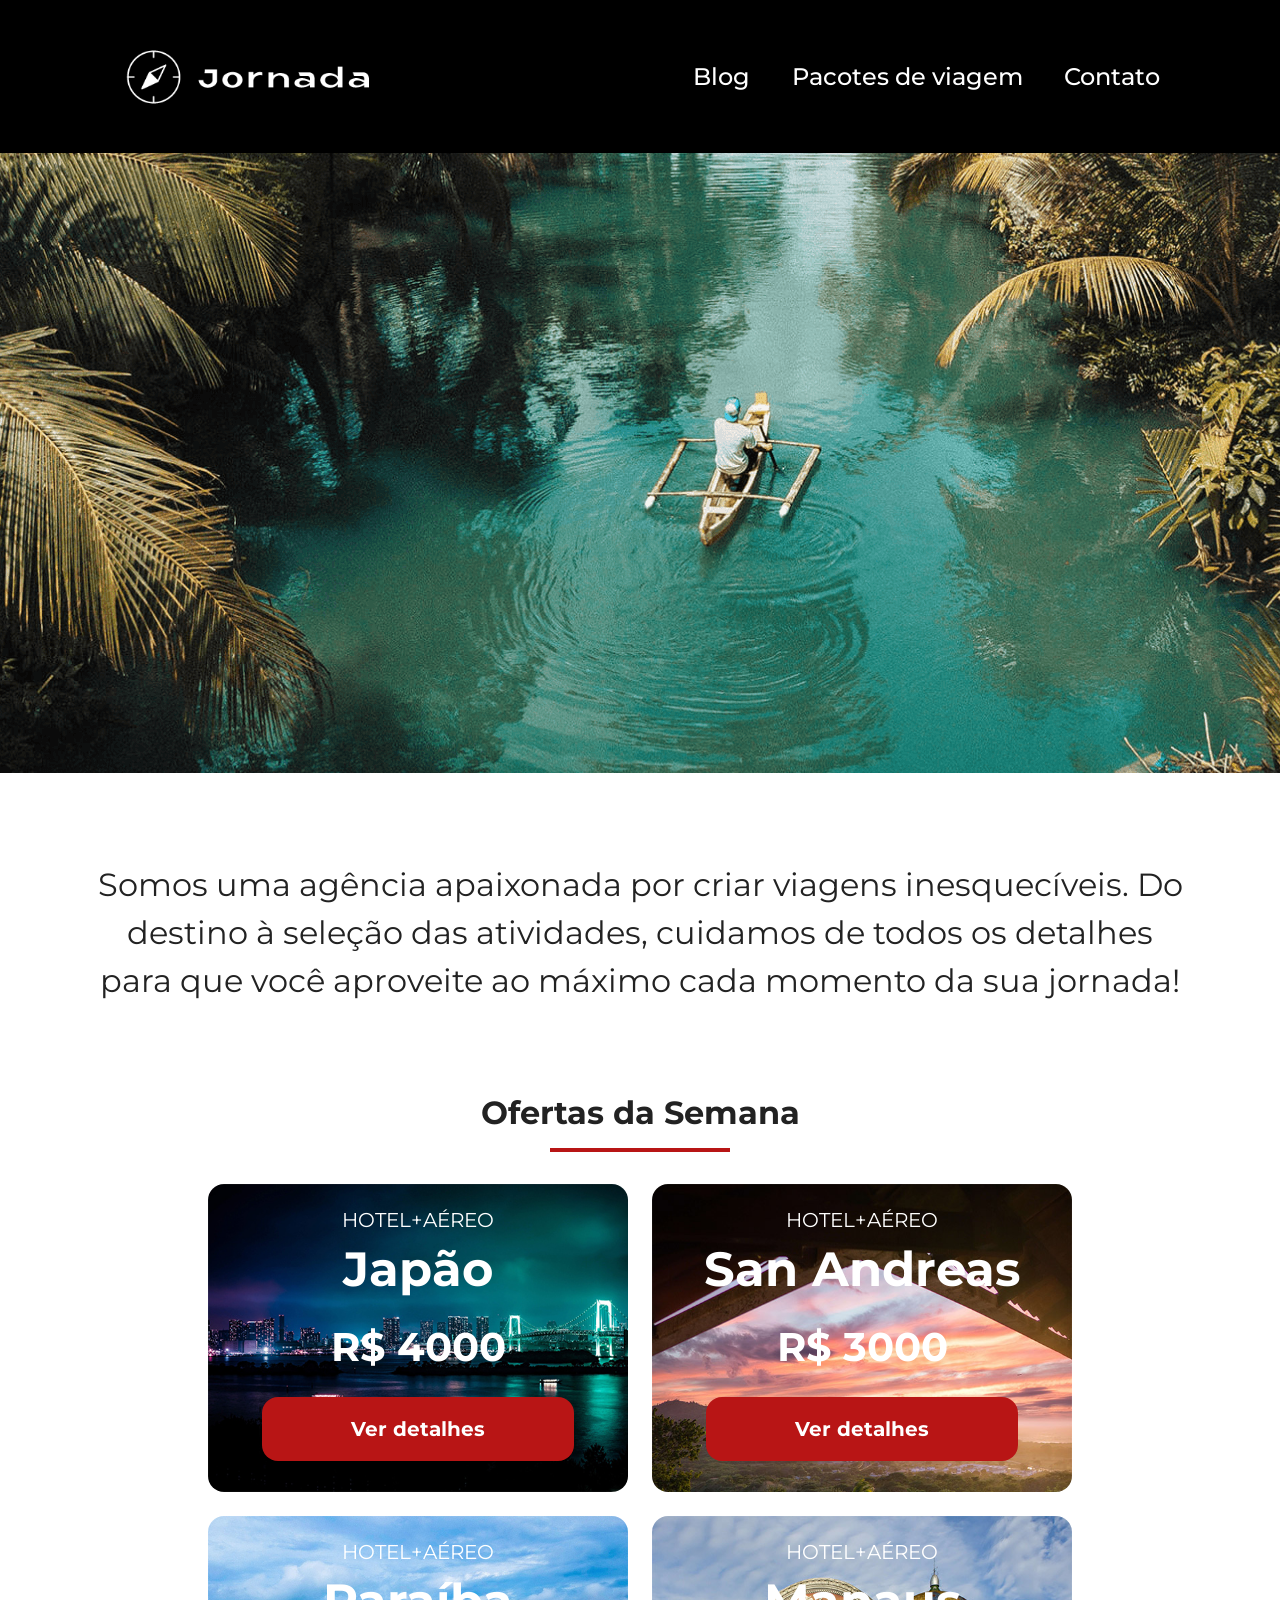
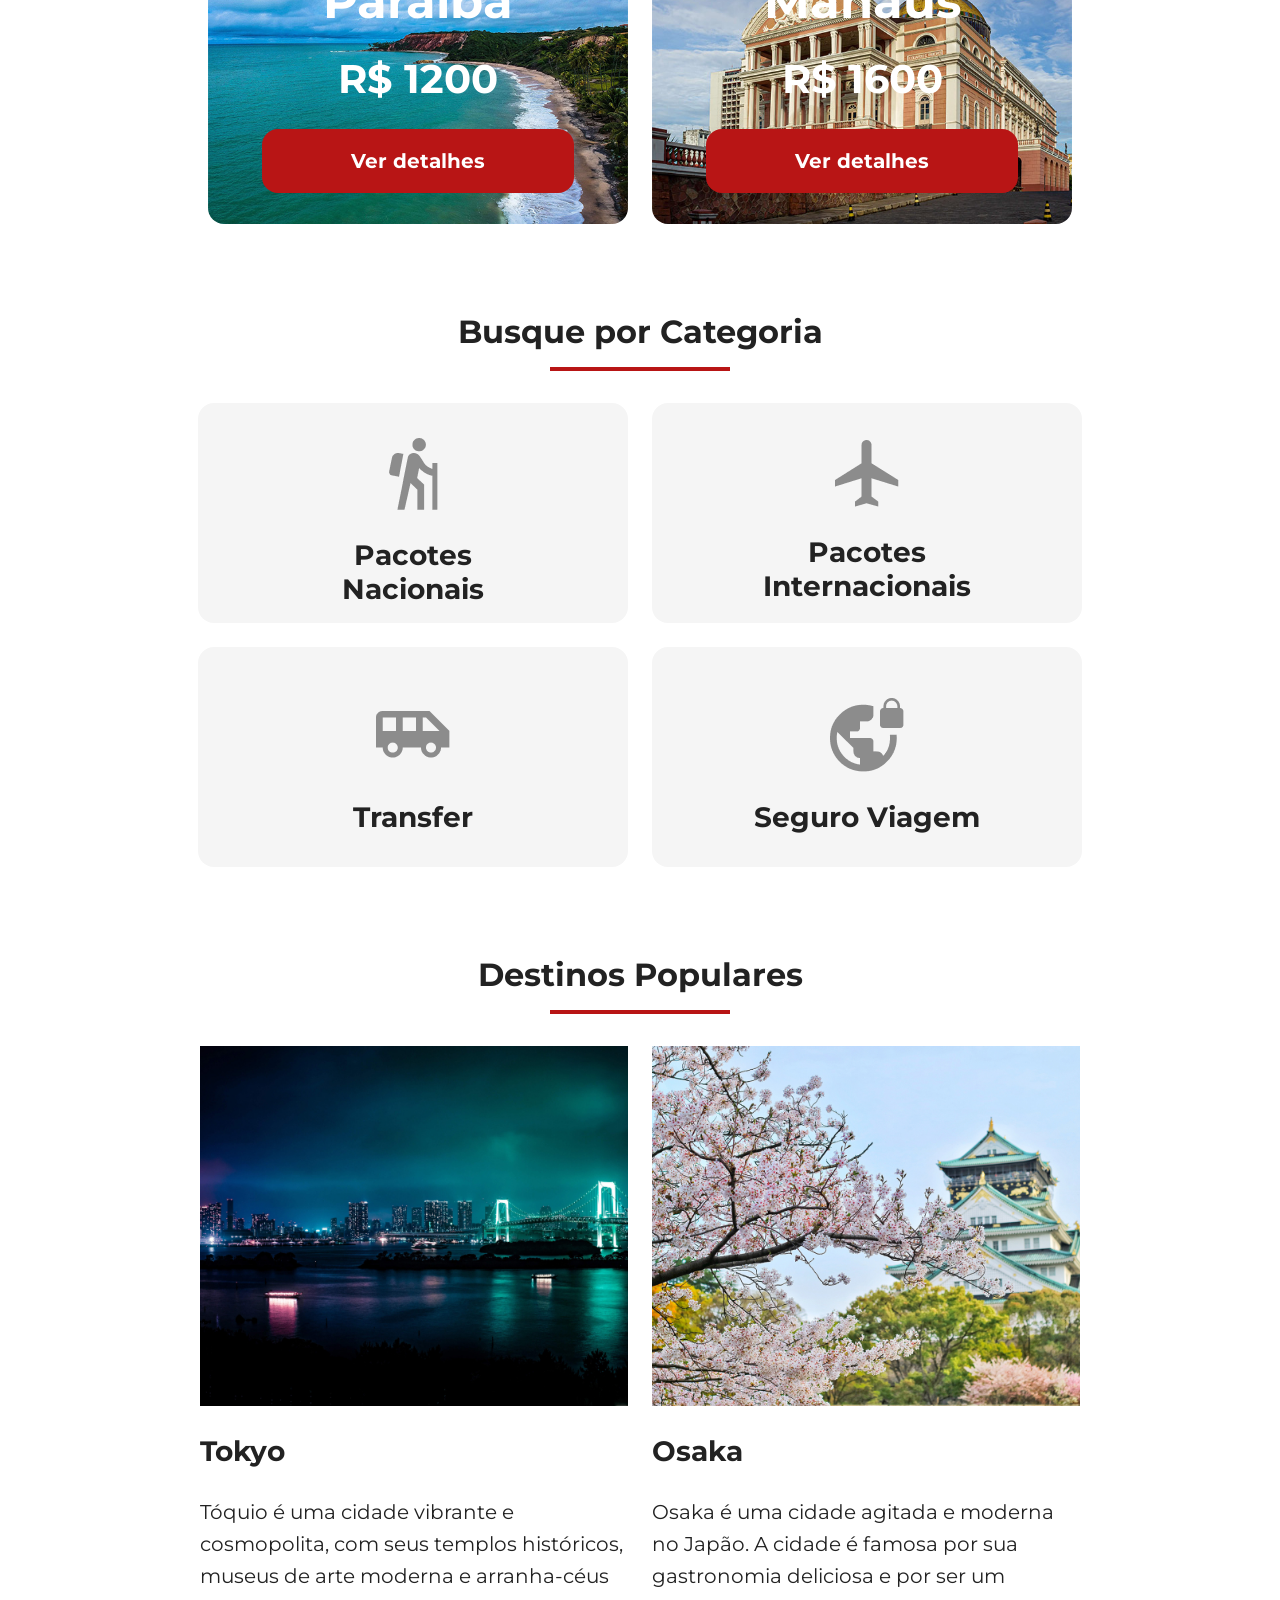
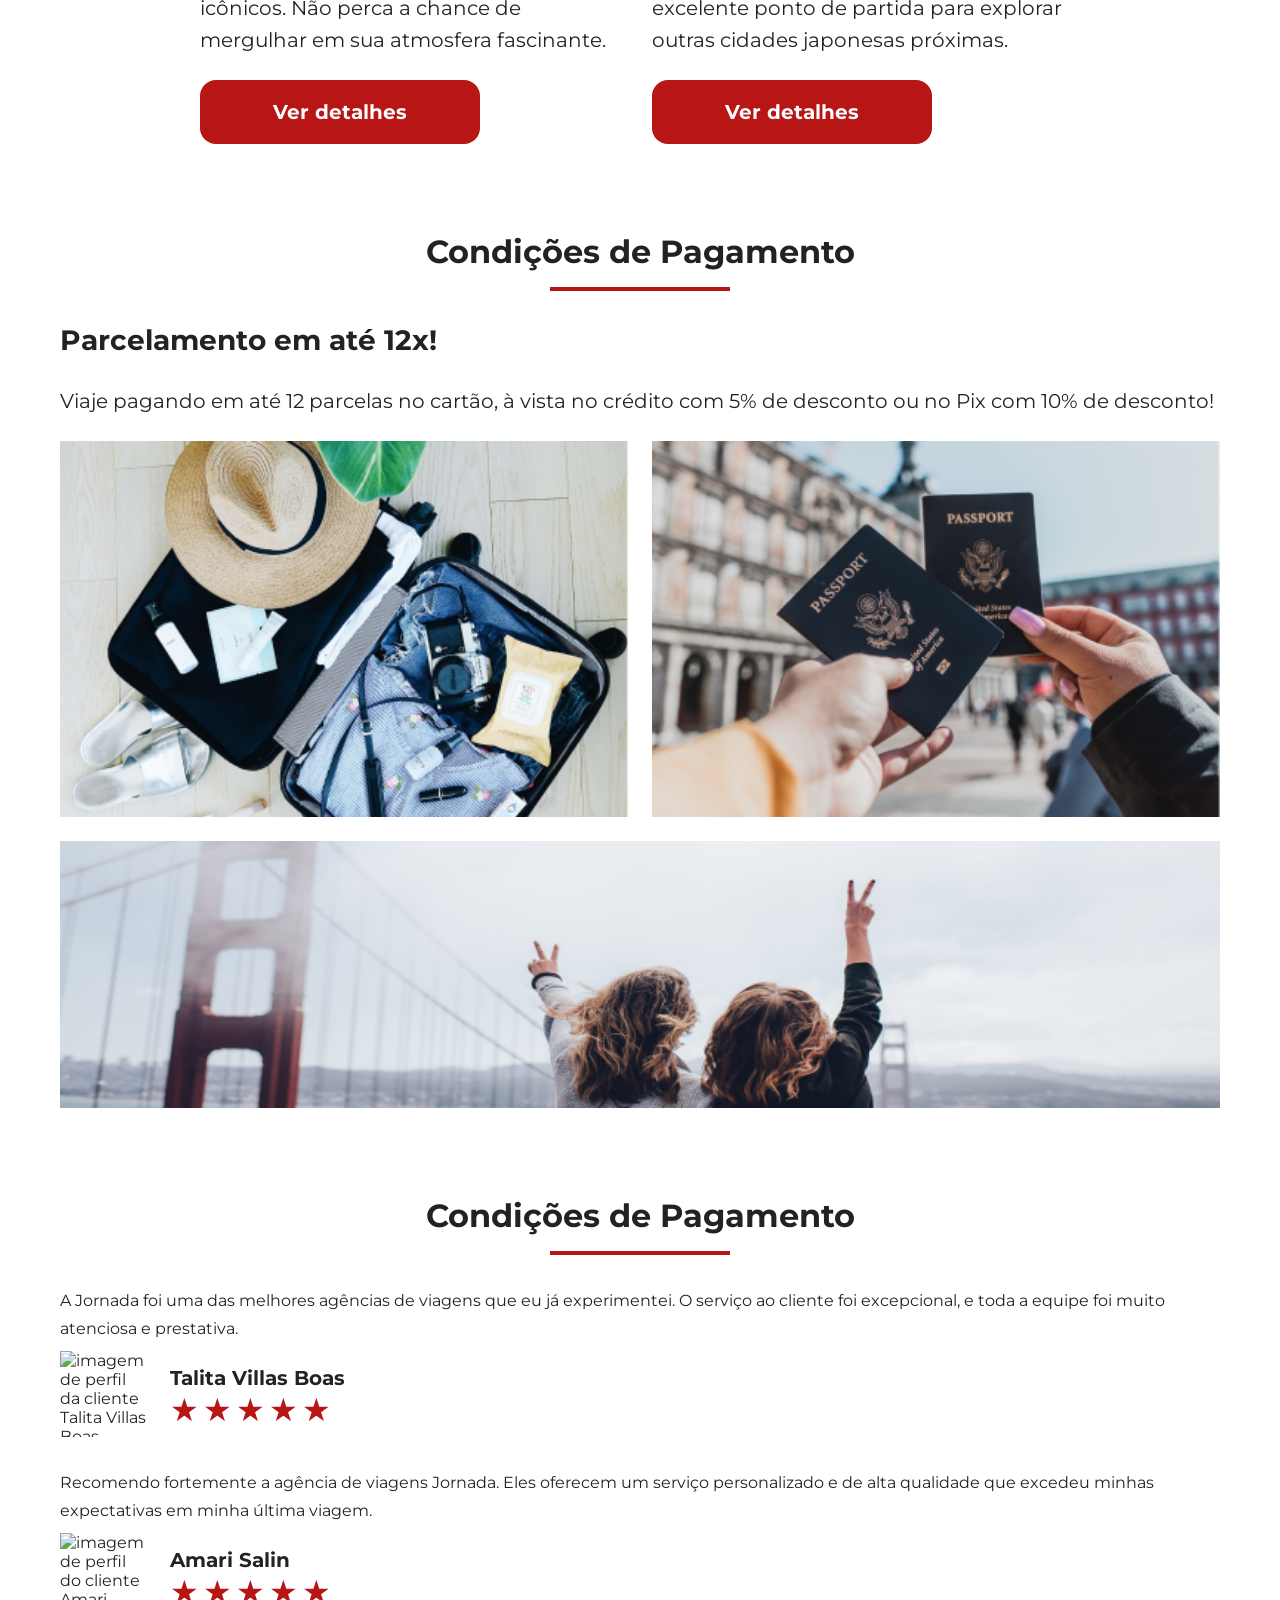
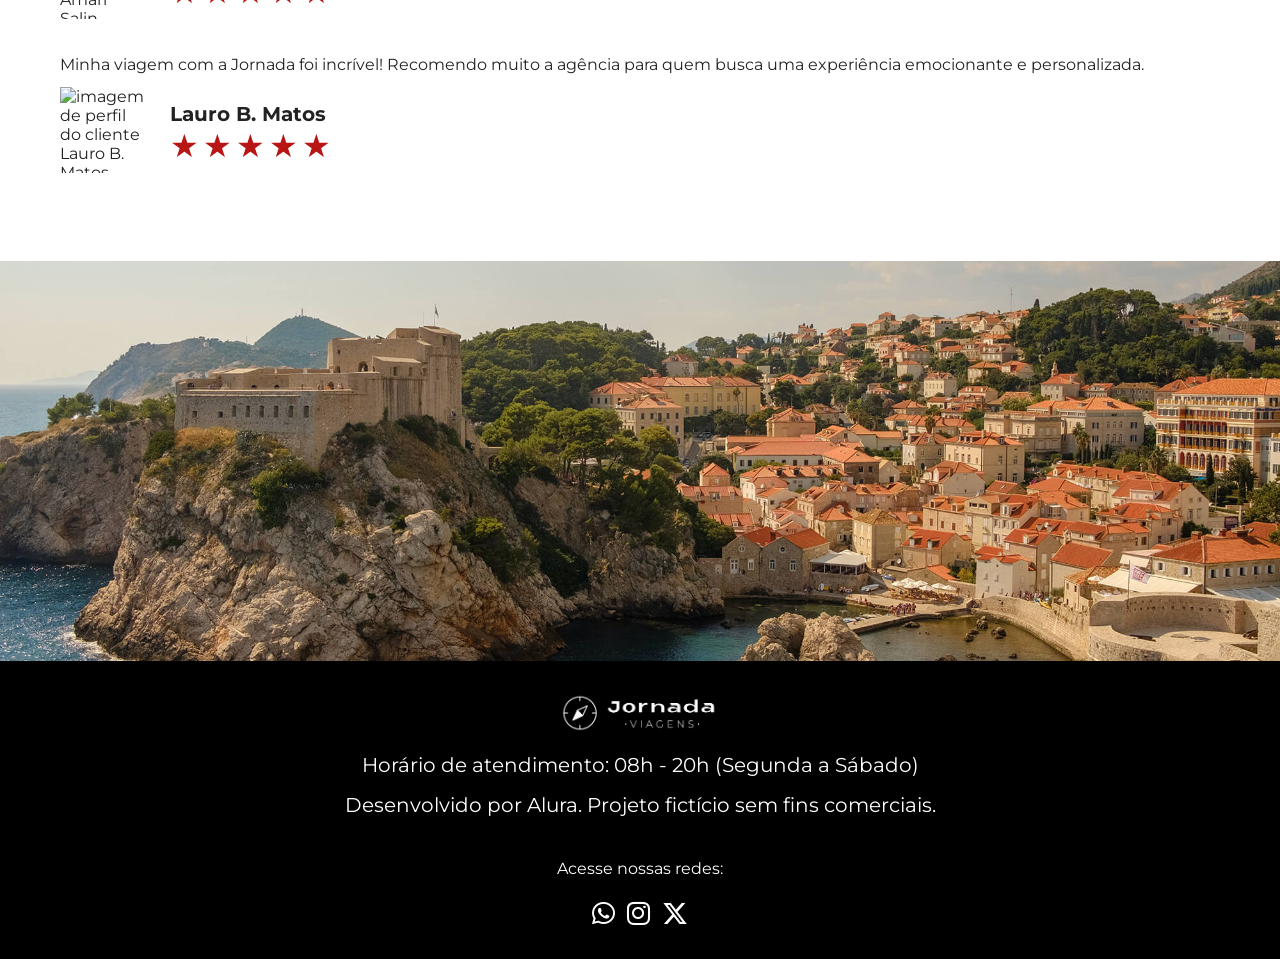
==== commit 46e3fe93: "Cria sessao testimonials da pag pacotes e corrige detalhe no index" ====
--- a/index.html
+++ b/index.html
@@ -3,8 +3,19 @@
 <head>
     <meta charset="UTF-8">
     <meta name="viewport" content="width=device-width, initial-scale=1.0">
+    <meta name="description" content="Jornada Viagens, uma agência apaixonada por criar viagens inesquecíveis">
+
+    <meta name="og:title" content="Jornada Viagens">
+    <meta name="og:description" content="Jornada Viagens, uma agência apaixonada por criar viagens inesquecíveis">
+    <meta name="og:image" content="https://nicolasncastro.github.io/jornada-viagens/img/logo-footer-mobile.png">
+    <meta name="og:type" content="website">
+    <meta name="og:url" content="https://nicolasncastro.github.io/jornada-viagens">
+
+    <link rel="icon" href="./favicon.svg" type="image/svg+xml">
+
     <link rel="stylesheet" href="css/style.css">
     <link rel="stylesheet" href="https://cdnjs.cloudflare.com/ajax/libs/font-awesome/6.5.0/css/all.min.css">
+
     <title>Jornada Viagens</title>
 </head>
 <body>
@@ -28,7 +39,7 @@
                     </li>
                     
                     <li>
-                        <a href="pacotes.html" target="_blank" title="Acessar Pacotes de viagem">Pacotes de viagem</a>
+                        <a href="./pacotes-de-viagens.html" target="_blank" title="Acessar Pacotes de viagem">Pacotes de viagem</a>
                     </li>
 
                     <li>
@@ -253,7 +264,7 @@
                         <p>Minha viagem com a Jornada foi incrível! Recomendo muito a agência para quem busca uma experiência emocionante e personalizada.</p>
                     </header>
                     <footer>
-                        <img src="/jornada-viagens/img/avatar-lauro.png" alt="imagem de perfil do cliente Lauro B. Maros">
+                        <img src="/jornada-viagens/img/avatar-lauro.png" alt="imagem de perfil do cliente Lauro B. Matos">
                         <div class="profile-content">
                             <h3>Lauro B. Matos</h3>
                             <div class="rating">
